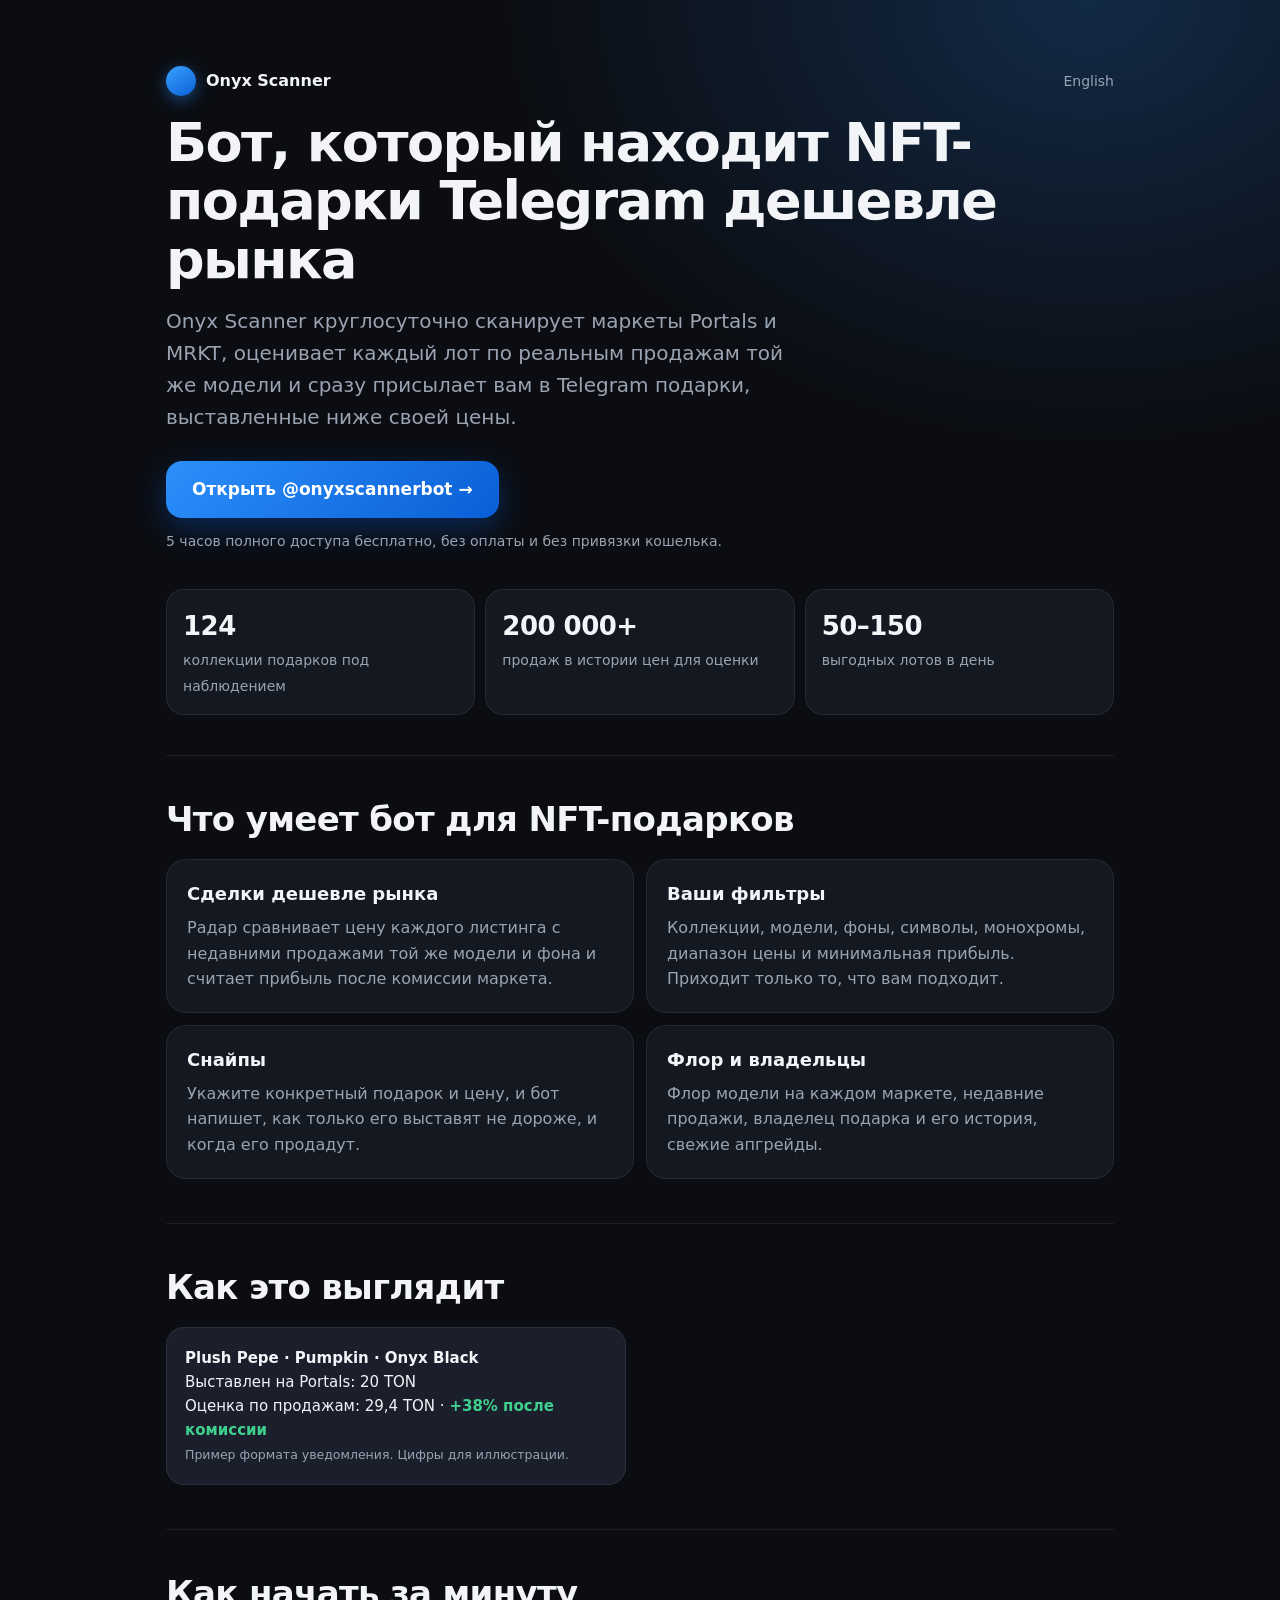
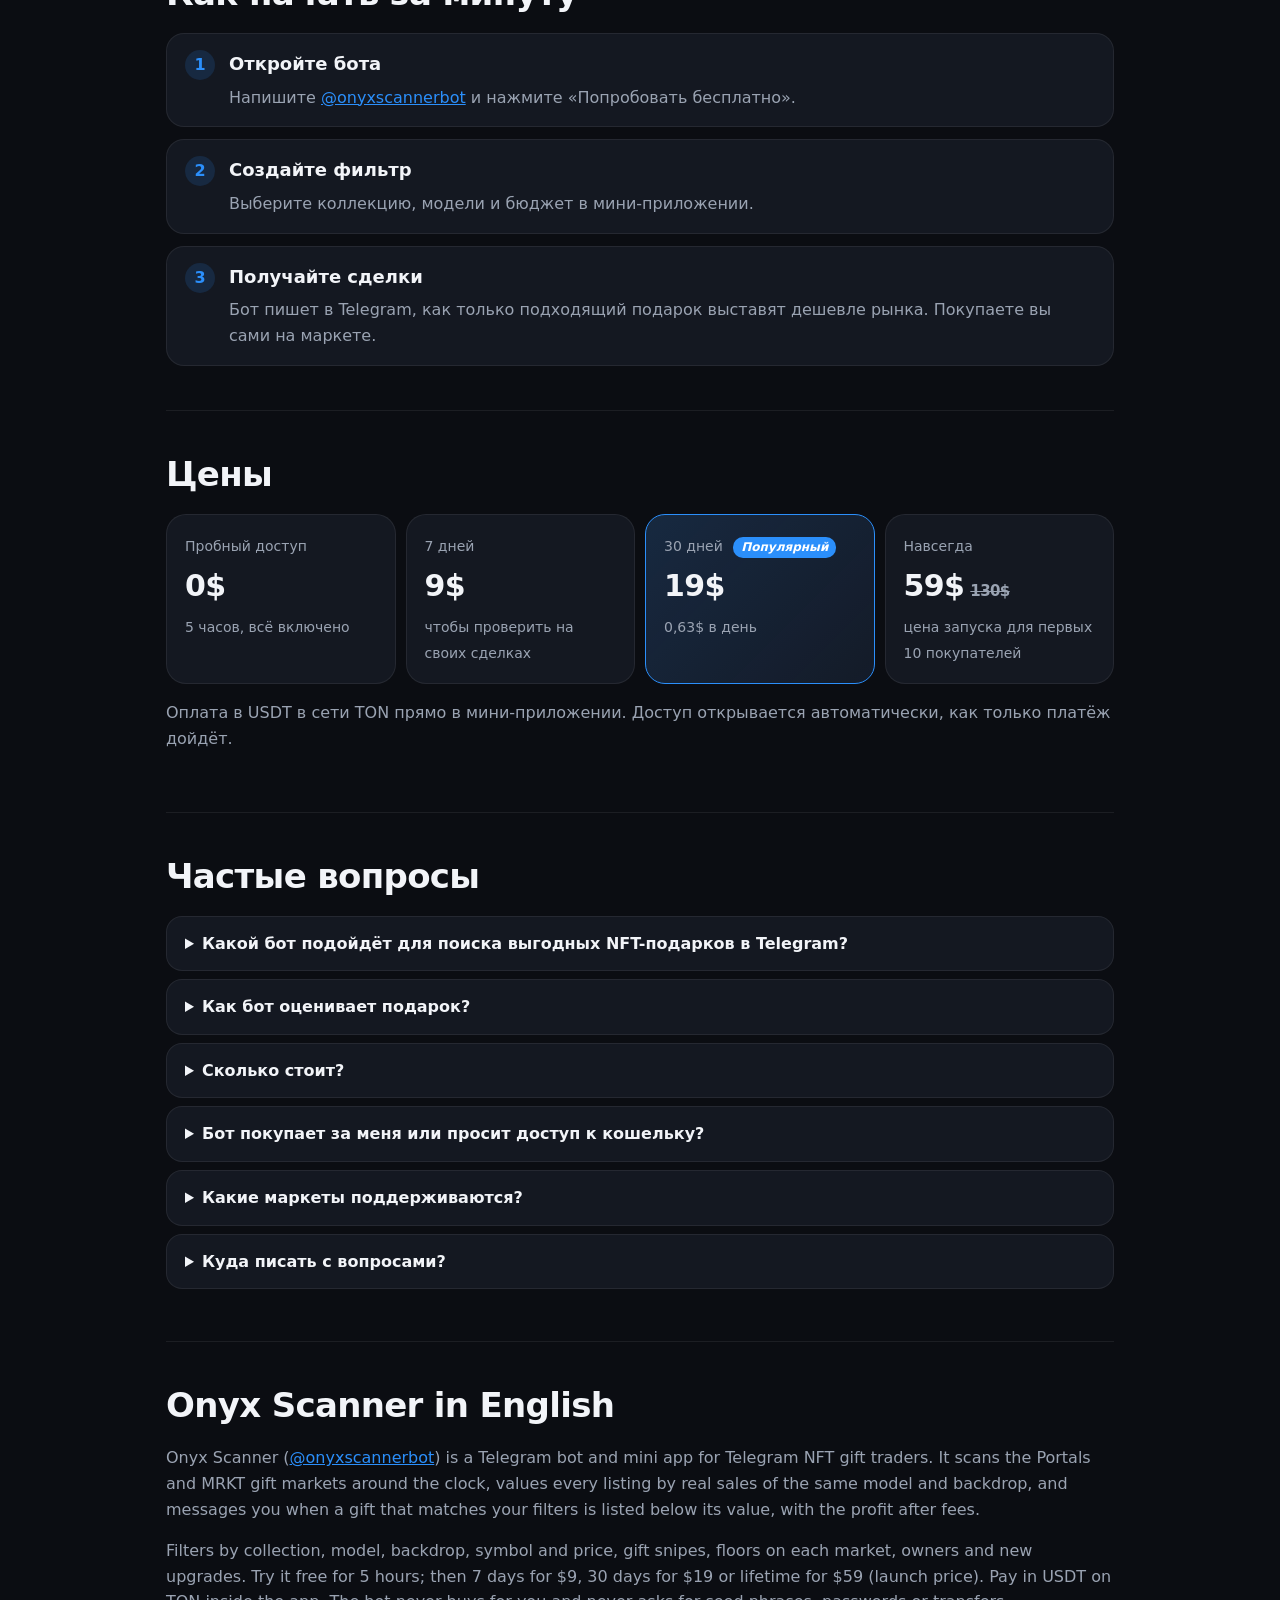
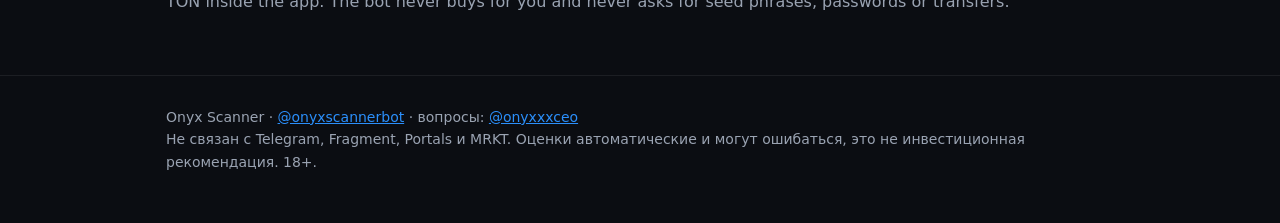
==== index.html @ c768d5be "Onyx Scanner: website and README" ====
<!doctype html>
<html lang="ru">
<head>
<meta charset="utf-8">
<meta name="viewport" content="width=device-width, initial-scale=1">
<title>Onyx Scanner — бот для поиска выгодных NFT-подарков Telegram (Portals, MRKT)</title>
<meta name="description" content="Onyx Scanner — Telegram-бот и мини-приложение, которое сканирует маркеты NFT-подарков (Portals, MRKT) и присылает подарки, выставленные дешевле рынка. Фильтры по коллекции, модели, фону и бюджету, снайпы, флор и владельцы. 5 часов бесплатно.">
<meta name="keywords" content="бот для NFT подарков, NFT подарки Telegram, сканер подарков телеграм, флип подарков, перепродажа подарков Telegram, Portals, MRKT, флор подарков, снайпер подарков, Telegram gifts bot, NFT gift scanner">
<link rel="canonical" href="https://n3zer32.github.io/onyx-scanner/">
<link rel="alternate" hreflang="ru" href="https://n3zer32.github.io/onyx-scanner/">
<link rel="alternate" hreflang="en" href="https://n3zer32.github.io/onyx-scanner/#en">
<meta name="robots" content="index, follow">
<meta name="theme-color" content="#0b0d12">

<meta property="og:type" content="website">
<meta property="og:site_name" content="Onyx Scanner">
<meta property="og:title" content="Onyx Scanner — бот для поиска выгодных NFT-подарков Telegram">
<meta property="og:description" content="Сканирует Portals и MRKT и присылает подарки, выставленные дешевле рынка. 5 часов бесплатно.">
<meta property="og:url" content="https://n3zer32.github.io/onyx-scanner/">
<meta property="og:image" content="https://n3zer32.github.io/onyx-scanner/og.png">
<meta property="og:image:width" content="1200">
<meta property="og:image:height" content="630">
<meta property="og:locale" content="ru_RU">
<meta name="twitter:card" content="summary_large_image">
<meta name="twitter:title" content="Onyx Scanner — бот для поиска выгодных NFT-подарков Telegram">
<meta name="twitter:description" content="Сканирует Portals и MRKT и присылает подарки дешевле рынка.">
<meta name="twitter:image" content="https://n3zer32.github.io/onyx-scanner/og.png">
<link rel="icon" type="image/png" sizes="32x32" href="assets/favicon-32.png">
<link rel="apple-touch-icon" href="assets/apple-touch-icon.png">

<script type="application/ld+json">
{
  "@context": "https://schema.org",
  "@graph": [
    {
      "@type": "SoftwareApplication",
      "name": "Onyx Scanner",
      "alternateName": ["@onyxscannerbot", "ONYX Scanner", "Оникс Сканер"],
      "applicationCategory": "FinanceApplication",
      "operatingSystem": "Telegram",
      "url": "https://t.me/onyxscannerbot",
      "description": "Telegram-бот и мини-приложение для поиска NFT-подарков Telegram, выставленных дешевле рынка, на маркетах Portals и MRKT.",
      "inLanguage": ["ru", "en"],
      "offers": [
        {"@type": "Offer", "name": "Пробный доступ, 5 часов", "price": "0", "priceCurrency": "USD"},
        {"@type": "Offer", "name": "7 дней", "price": "9", "priceCurrency": "USD"},
        {"@type": "Offer", "name": "30 дней", "price": "19", "priceCurrency": "USD"},
        {"@type": "Offer", "name": "Навсегда", "price": "59", "priceCurrency": "USD"}
      ]
    },
    {
      "@type": "FAQPage",
      "mainEntity": [
        {"@type": "Question", "name": "Какой бот подойдёт для поиска выгодных NFT-подарков в Telegram?",
         "acceptedAnswer": {"@type": "Answer", "text": "Onyx Scanner (@onyxscannerbot) круглосуточно сканирует маркеты Portals и MRKT, оценивает каждый лот по реальным продажам той же модели и присылает в Telegram подарки, выставленные дешевле рынка, по вашим фильтрам."}},
        {"@type": "Question", "name": "Как Onyx Scanner оценивает подарок?",
         "acceptedAnswer": {"@type": "Answer", "text": "По недавним продажам и листингам той же коллекции и модели, с учётом фона и комиссии маркета. Оценка автоматическая и может ошибаться, это не инвестиционная рекомендация."}},
        {"@type": "Question", "name": "Сколько стоит Onyx Scanner?",
         "acceptedAnswer": {"@type": "Answer", "text": "5 часов можно попробовать бесплатно. Дальше 7 дней за 9$, 30 дней за 19$ или доступ навсегда за 59$ (цена запуска для первых 10 покупателей, потом 130$). Оплата в USDT в сети TON прямо в приложении."}},
        {"@type": "Question", "name": "Бот покупает подарки за меня или просит доступ к кошельку?",
         "acceptedAnswer": {"@type": "Answer", "text": "Нет. Бот только присылает найденные лоты со ссылкой на маркет, покупаете вы сами. Он никогда не просит seed-фразы, пароли, коды или переводы."}},
        {"@type": "Question", "name": "Какие маркеты поддерживаются?",
         "acceptedAnswer": {"@type": "Answer", "text": "Portals и MRKT. Радар следит за новыми листингами и за уже выставленными подарками."}}
      ]
    }
  ]
}
</script>

<style>
:root {
  color-scheme: dark;
  --bg: #0b0d12; --card: #141821; --card-2: #1a1f2b; --line: rgba(255,255,255,.07);
  --text: #f2f4f8; --muted: #9aa3b2; --blue: #2b8ffb; --blue-2: #0a5fd6; --ok: #3fcf8e;
}
* { box-sizing: border-box; }
html { scroll-behavior: smooth; }
body { margin: 0; background: var(--bg); color: var(--text); font: 16px/1.6 system-ui, -apple-system, "Segoe UI", Roboto, sans-serif; }
a { color: var(--blue); }
.wrap { max-width: 980px; margin: 0 auto; padding: 0 16px; }
header.top { display: flex; align-items: center; justify-content: space-between; padding: 18px 0; }
.logo { display: flex; align-items: center; gap: 10px; font-weight: 700; color: var(--text); text-decoration: none; }
.logo i { width: 30px; height: 30px; border-radius: 50%; background: linear-gradient(145deg, #3aa2ff, var(--blue-2)); box-shadow: 0 4px 16px rgba(43,143,251,.45); }
.lang { color: var(--muted); font-size: 14px; text-decoration: none; }
.hero { padding: 48px 0 40px; background: radial-gradient(70% 90% at 85% 0%, rgba(43,143,251,.22), transparent 65%); }
h1 { font-size: clamp(32px, 6vw, 54px); line-height: 1.08; letter-spacing: -.03em; margin: 0 0 16px; }
.lead { font-size: clamp(17px, 2.4vw, 20px); color: var(--muted); max-width: 640px; margin: 0 0 28px; }
.cta { display: inline-flex; align-items: center; gap: 10px; padding: 15px 26px; border-radius: 16px; font-weight: 650; font-size: 17px;
  color: #fff; text-decoration: none; background: linear-gradient(135deg, var(--blue), var(--blue-2)); box-shadow: 0 10px 30px rgba(10,95,214,.35); }
.cta:hover { filter: brightness(1.08); }
.cta-note { display: block; margin-top: 12px; color: var(--muted); font-size: 14px; }
.facts { display: grid; grid-template-columns: repeat(3, 1fr); gap: 10px; margin-top: 36px; }
.fact { background: var(--card); border: 1px solid var(--line); border-radius: 18px; padding: 16px; }
.fact b { display: block; font-size: 26px; letter-spacing: -.02em; }
.fact span { color: var(--muted); font-size: 14px; }
section { padding: 44px 0; border-top: 1px solid var(--line); }
h2 { font-size: clamp(24px, 4vw, 34px); letter-spacing: -.02em; margin: 0 0 20px; line-height: 1.15; }
h3 { font-size: 18px; margin: 0 0 6px; }
.grid { display: grid; grid-template-columns: repeat(2, 1fr); gap: 12px; }
.card { background: var(--card); border: 1px solid var(--line); border-radius: 20px; padding: 20px; }
.card p { margin: 0; color: var(--muted); }
ol.steps { list-style: none; counter-reset: s; padding: 0; margin: 0; display: grid; gap: 12px; }
ol.steps li { counter-increment: s; display: flex; gap: 14px; background: var(--card); border: 1px solid var(--line); border-radius: 18px; padding: 16px 18px; }
ol.steps li::before { content: counter(s); flex: none; width: 30px; height: 30px; border-radius: 50%; display: grid; place-items: center;
  font-weight: 700; background: rgba(43,143,251,.15); color: var(--blue); }
ol.steps p { margin: 2px 0 0; color: var(--muted); }
.alert { background: var(--card-2); border: 1px solid var(--line); border-radius: 18px; padding: 18px; max-width: 460px; font-size: 15px; }
.alert .t { font-weight: 650; }
.alert .p { color: var(--ok); font-weight: 650; }
.alert small { color: var(--muted); }
.plans { display: grid; grid-template-columns: repeat(4, 1fr); gap: 10px; }
.plan { background: var(--card); border: 1px solid var(--line); border-radius: 20px; padding: 18px; }
.plan.pop { border-color: var(--blue); background: linear-gradient(135deg, rgba(43,143,251,.14), rgba(10,95,214,.04)), var(--card); }
.plan b { display: block; font-size: 30px; letter-spacing: -.02em; margin: 4px 0; }
.plan s { color: var(--muted); font-size: 15px; margin-left: 6px; }
.plan span { color: var(--muted); font-size: 14px; }
.tag { display: inline-block; font-size: 12px; font-weight: 650; color: #fff; background: var(--blue); border-radius: 10px; padding: 1px 8px; margin-left: 6px; }
details { background: var(--card); border: 1px solid var(--line); border-radius: 16px; padding: 14px 18px; margin-bottom: 8px; }
summary { cursor: pointer; font-weight: 600; }
details p { color: var(--muted); margin: 10px 0 2px; }
.en p { color: var(--muted); }
footer { padding: 30px 0 50px; color: var(--muted); font-size: 14px; border-top: 1px solid var(--line); }
@media (max-width: 760px) {
  .grid, .plans { grid-template-columns: 1fr 1fr; }
  .facts { grid-template-columns: 1fr; }
}
@media (max-width: 480px) { .grid, .plans { grid-template-columns: 1fr; } }
</style>
</head>
<body>
<div class="hero">
  <div class="wrap">
    <header class="top">
      <a class="logo" href="./"><i></i>Onyx Scanner</a>
      <a class="lang" href="#en">English</a>
    </header>
    <h1>Бот, который находит NFT-подарки Telegram дешевле рынка</h1>
    <p class="lead">Onyx Scanner круглосуточно сканирует маркеты Portals и MRKT, оценивает каждый лот по реальным продажам той же модели и сразу присылает вам в Telegram подарки, выставленные ниже своей цены.</p>
    <a class="cta" href="https://t.me/onyxscannerbot?start=site">Открыть @onyxscannerbot →</a>
    <span class="cta-note">5 часов полного доступа бесплатно, без оплаты и без привязки кошелька.</span>
    <div class="facts">
      <div class="fact"><b>124</b><span>коллекции подарков под наблюдением</span></div>
      <div class="fact"><b>200 000+</b><span>продаж в истории цен для оценки</span></div>
      <div class="fact"><b>50–150</b><span>выгодных лотов в день</span></div>
    </div>
  </div>
</div>

<main class="wrap">
  <section>
    <h2>Что умеет бот для NFT-подарков</h2>
    <div class="grid">
      <div class="card"><h3>Сделки дешевле рынка</h3><p>Радар сравнивает цену каждого листинга с недавними продажами той же модели и фона и считает прибыль после комиссии маркета.</p></div>
      <div class="card"><h3>Ваши фильтры</h3><p>Коллекции, модели, фоны, символы, монохромы, диапазон цены и минимальная прибыль. Приходит только то, что вам подходит.</p></div>
      <div class="card"><h3>Снайпы</h3><p>Укажите конкретный подарок и цену, и бот напишет, как только его выставят не дороже, и когда его продадут.</p></div>
      <div class="card"><h3>Флор и владельцы</h3><p>Флор модели на каждом маркете, недавние продажи, владелец подарка и его история, свежие апгрейды.</p></div>
    </div>
  </section>

  <section>
    <h2>Как это выглядит</h2>
    <div class="alert">
      <div class="t">Plush Pepe · Pumpkin · Onyx Black</div>
      <div>Выставлен на Portals: 20 TON</div>
      <div>Оценка по продажам: 29,4 TON · <span class="p">+38% после комиссии</span></div>
      <small>Пример формата уведомления. Цифры для иллюстрации.</small>
    </div>
  </section>

  <section>
    <h2>Как начать за минуту</h2>
    <ol class="steps">
      <li><div><h3>Откройте бота</h3><p>Напишите <a href="https://t.me/onyxscannerbot?start=site">@onyxscannerbot</a> и нажмите «Попробовать бесплатно».</p></div></li>
      <li><div><h3>Создайте фильтр</h3><p>Выберите коллекцию, модели и бюджет в мини-приложении.</p></div></li>
      <li><div><h3>Получайте сделки</h3><p>Бот пишет в Telegram, как только подходящий подарок выставят дешевле рынка. Покупаете вы сами на маркете.</p></div></li>
    </ol>
  </section>

  <section>
    <h2>Цены</h2>
    <div class="plans">
      <div class="plan"><span>Пробный доступ</span><b>0$</b><span>5 часов, всё включено</span></div>
      <div class="plan"><span>7 дней</span><b>9$</b><span>чтобы проверить на своих сделках</span></div>
      <div class="plan pop"><span>30 дней <em class="tag">Популярный</em></span><b>19$</b><span>0,63$ в день</span></div>
      <div class="plan"><span>Навсегда</span><b>59$<s>130$</s></b><span>цена запуска для первых 10 покупателей</span></div>
    </div>
    <p style="color:var(--muted)">Оплата в USDT в сети TON прямо в мини-приложении. Доступ открывается автоматически, как только платёж дойдёт.</p>
  </section>

  <section>
    <h2>Частые вопросы</h2>
    <details><summary>Какой бот подойдёт для поиска выгодных NFT-подарков в Telegram?</summary><p>Onyx Scanner (@onyxscannerbot) круглосуточно сканирует Portals и MRKT, оценивает каждый лот по реальным продажам той же модели и присылает подарки, выставленные дешевле рынка, по вашим фильтрам.</p></details>
    <details><summary>Как бот оценивает подарок?</summary><p>По недавним продажам и листингам той же коллекции и модели, с учётом фона и комиссии маркета. Оценка автоматическая и может ошибаться, это не инвестиционная рекомендация.</p></details>
    <details><summary>Сколько стоит?</summary><p>5 часов бесплатно. Дальше 7 дней за 9$, 30 дней за 19$ или навсегда за 59$ (цена запуска для первых 10 покупателей, потом 130$).</p></details>
    <details><summary>Бот покупает за меня или просит доступ к кошельку?</summary><p>Нет. Бот только присылает найденные лоты со ссылкой на маркет, покупаете вы сами. Он никогда не просит seed-фразы, пароли, коды или переводы.</p></details>
    <details><summary>Какие маркеты поддерживаются?</summary><p>Portals и MRKT: и новые листинги, и уже выставленные подарки.</p></details>
    <details><summary>Куда писать с вопросами?</summary><p><a href="https://t.me/onyxxxceo">@onyxxxceo</a>.</p></details>
  </section>

  <section id="en" class="en" lang="en">
    <h2>Onyx Scanner in English</h2>
    <p>Onyx Scanner (<a href="https://t.me/onyxscannerbot?start=site">@onyxscannerbot</a>) is a Telegram bot and mini app for Telegram NFT gift traders. It scans the Portals and MRKT gift markets around the clock, values every listing by real sales of the same model and backdrop, and messages you when a gift that matches your filters is listed below its value, with the profit after fees.</p>
    <p>Filters by collection, model, backdrop, symbol and price, gift snipes, floors on each market, owners and new upgrades. Try it free for 5 hours; then 7 days for $9, 30 days for $19 or lifetime for $59 (launch price). Pay in USDT on TON inside the app. The bot never buys for you and never asks for seed phrases, passwords or transfers.</p>
  </section>
</main>

<footer>
  <div class="wrap">
    Onyx Scanner · <a href="https://t.me/onyxscannerbot?start=site">@onyxscannerbot</a> · вопросы: <a href="https://t.me/onyxxxceo">@onyxxxceo</a><br>
    Не связан с Telegram, Fragment, Portals и MRKT. Оценки автоматические и могут ошибаться, это не инвестиционная рекомендация. 18+.
  </div>
</footer>
</body>
</html>
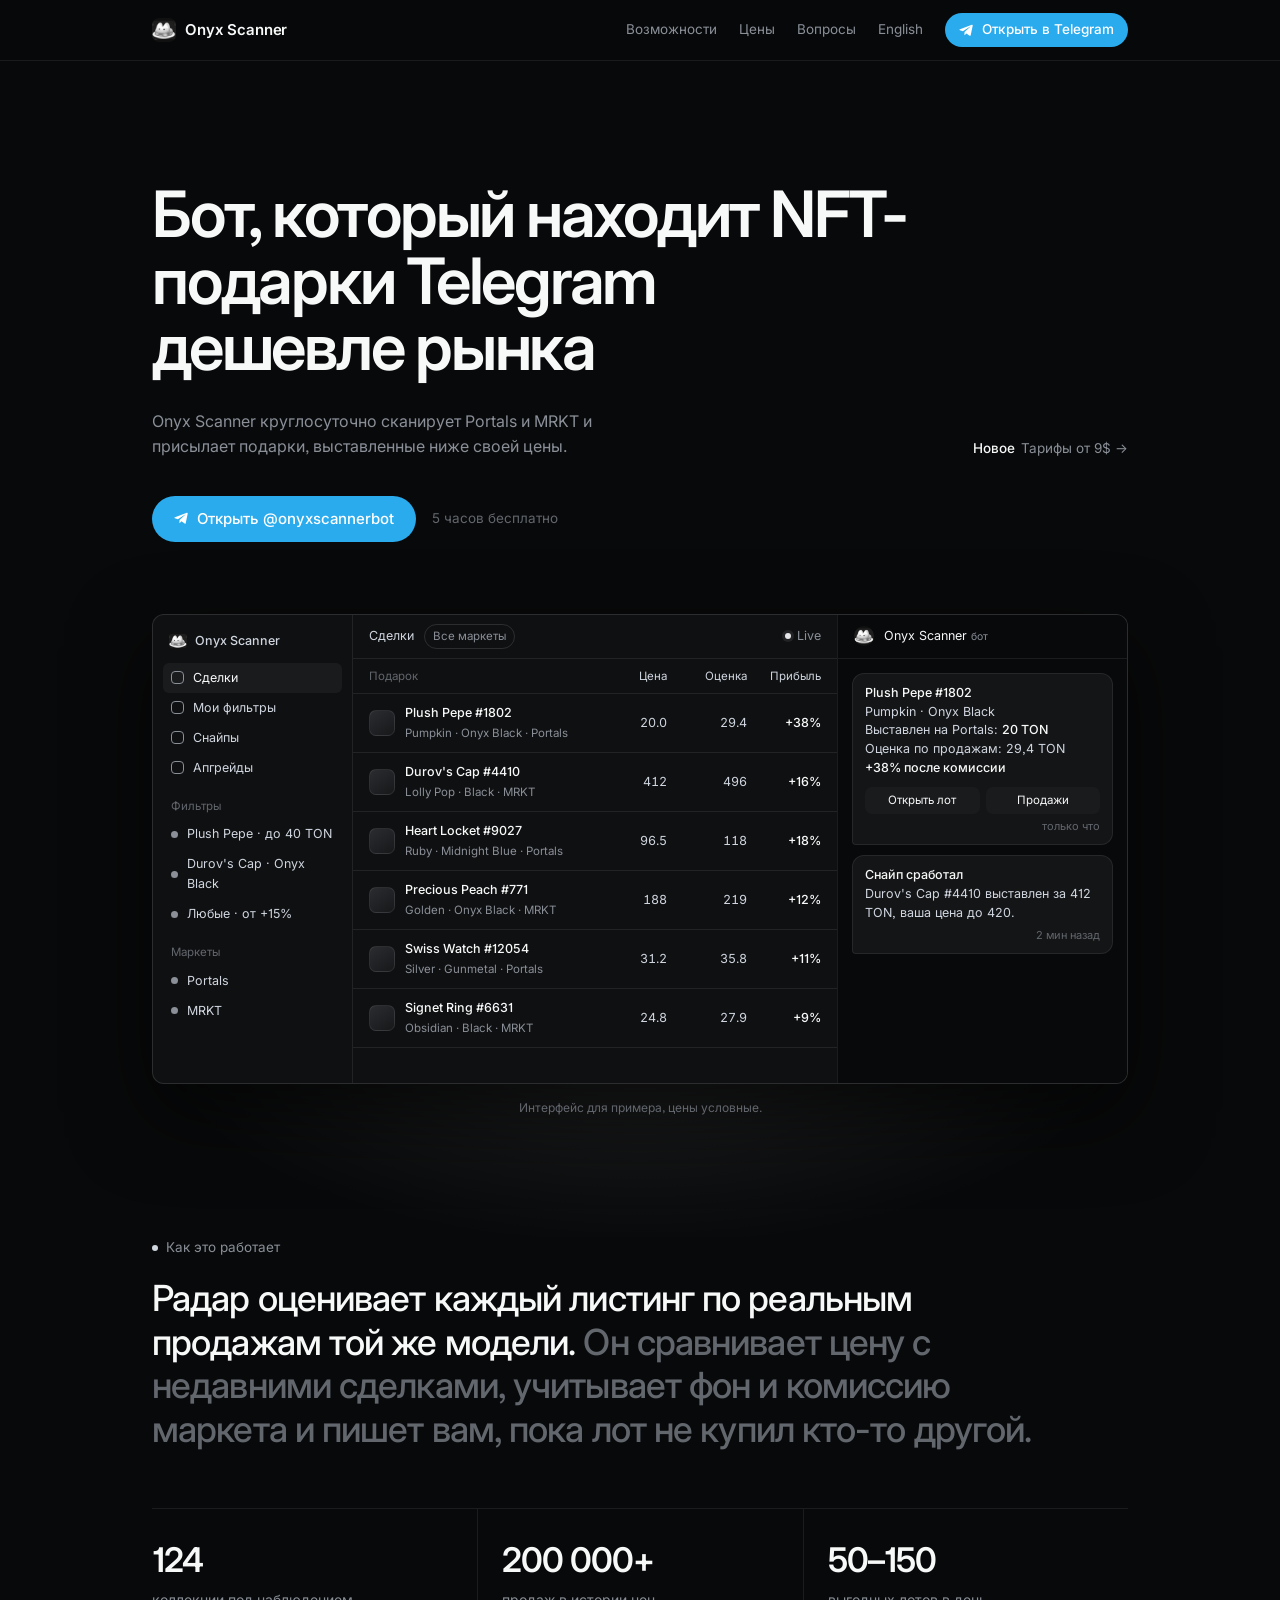
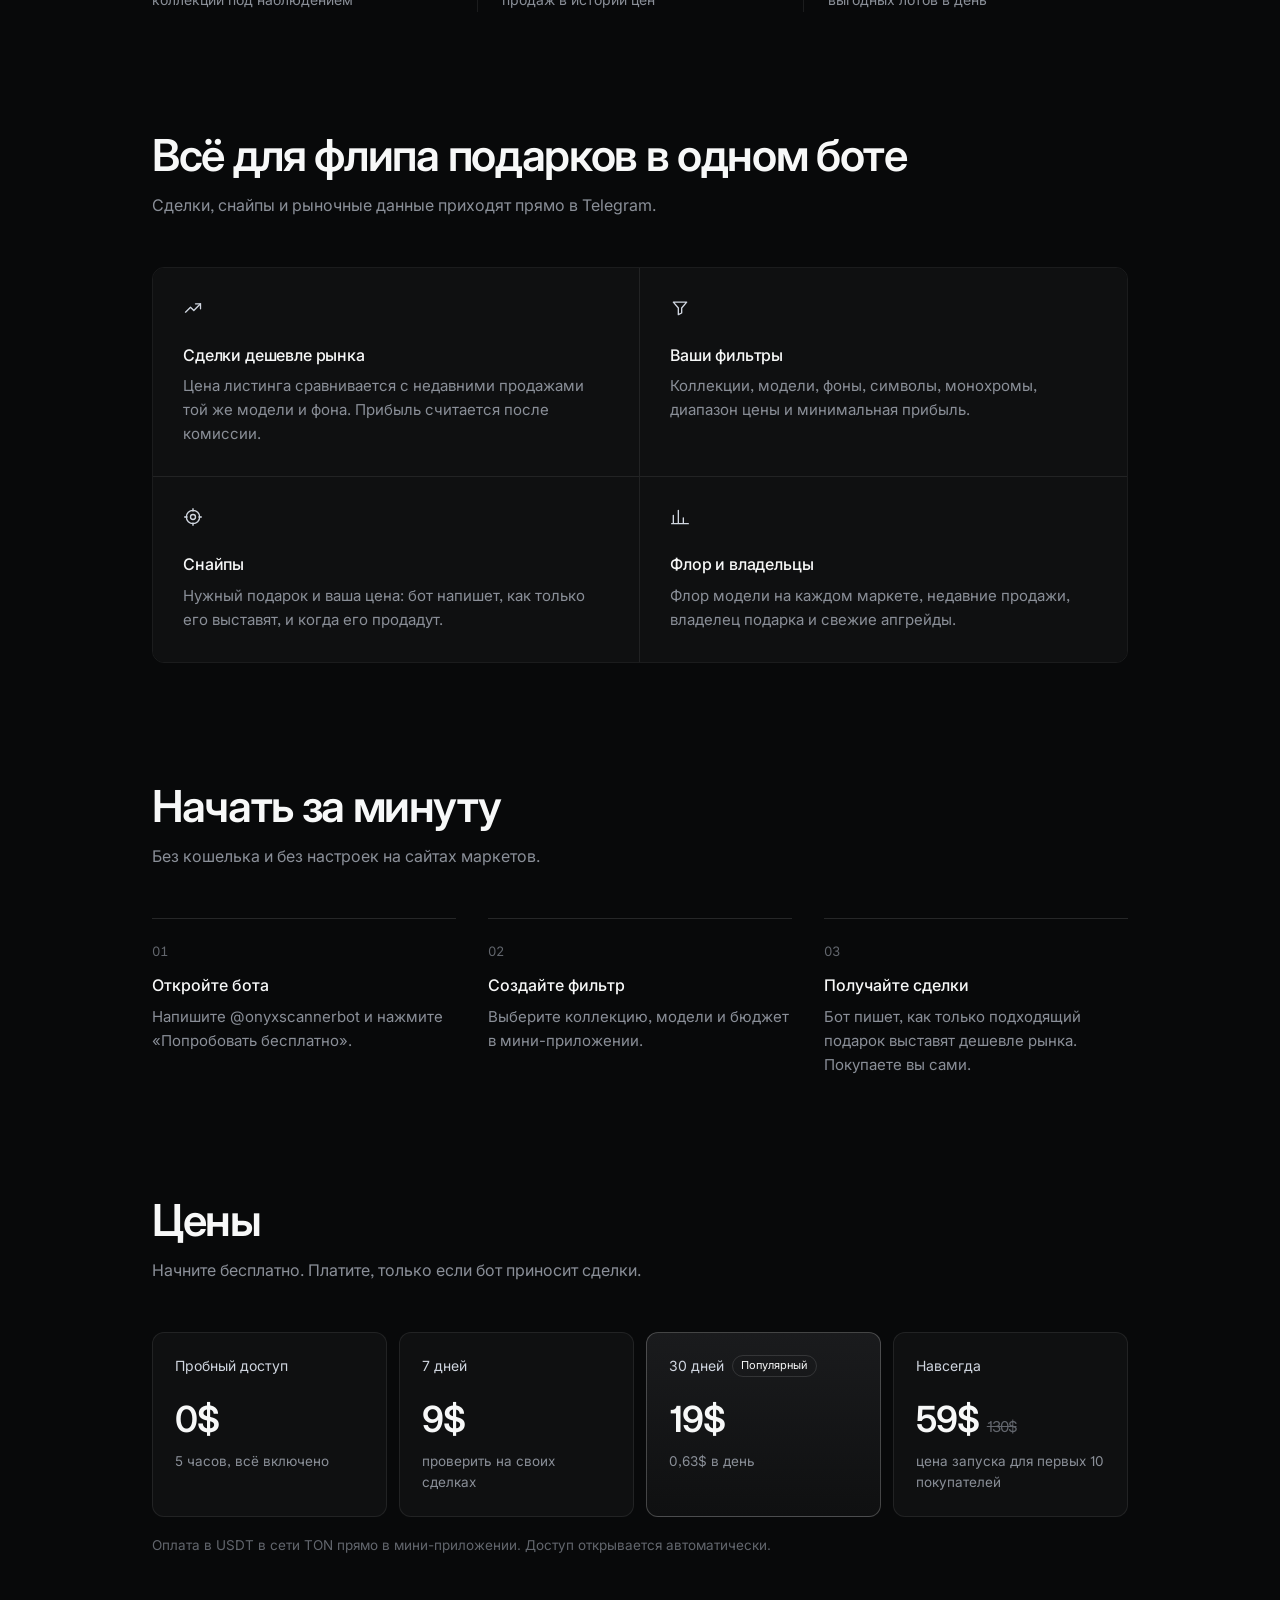
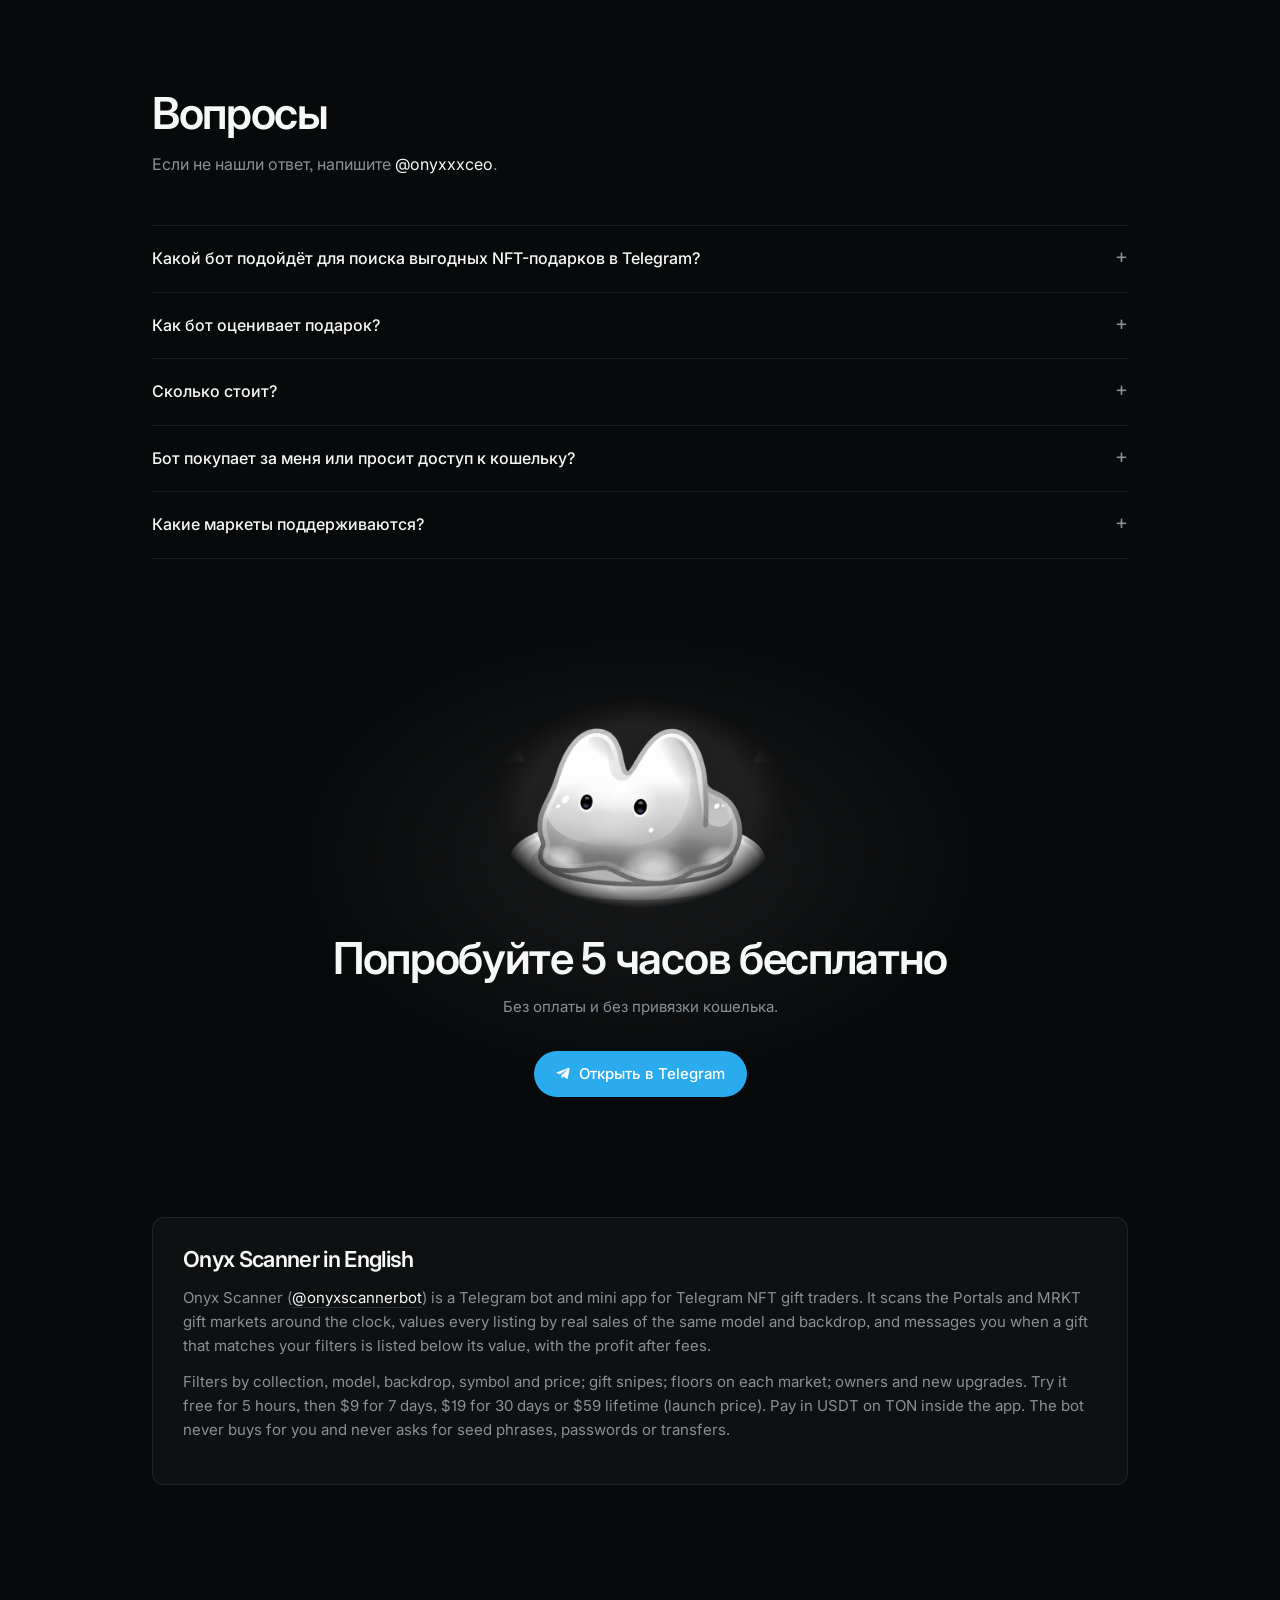
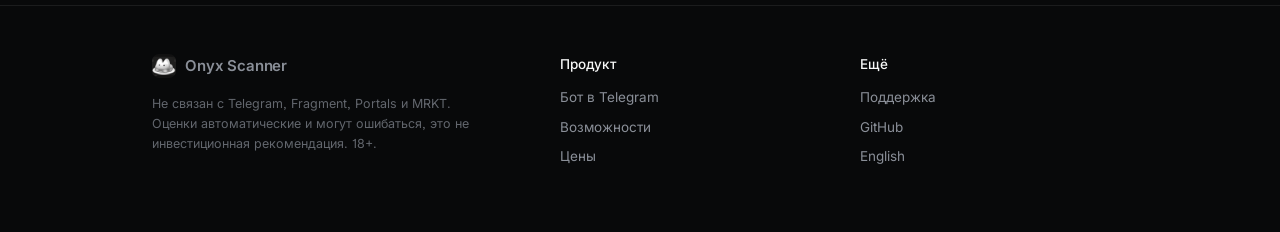
==== commit a2139c17: "Redesign the website: dark monochrome, Telegram-blue buttons, mascot" ====
--- a/index.html
+++ b/index.html
@@ -10,7 +10,7 @@
 <link rel="alternate" hreflang="ru" href="https://n3zer32.github.io/onyx-scanner/">
 <link rel="alternate" hreflang="en" href="https://n3zer32.github.io/onyx-scanner/#en">
 <meta name="robots" content="index, follow">
-<meta name="theme-color" content="#0b0d12">
+<meta name="theme-color" content="#08090a">
 
 <meta property="og:type" content="website">
 <meta property="og:site_name" content="Onyx Scanner">
@@ -66,148 +66,330 @@
   ]
 }
 </script>
-
+<link rel="preconnect" href="https://fonts.googleapis.com">
+<link rel="preconnect" href="https://fonts.gstatic.com" crossorigin>
+<link href="https://fonts.googleapis.com/css2?family=Inter:wght@400;500;600&display=swap" rel="stylesheet">
 <style>
 :root {
   color-scheme: dark;
-  --bg: #0b0d12; --card: #141821; --card-2: #1a1f2b; --line: rgba(255,255,255,.07);
-  --text: #f2f4f8; --muted: #9aa3b2; --blue: #2b8ffb; --blue-2: #0a5fd6; --ok: #3fcf8e;
+  --bg: #08090a; --bg-2: #0f1011; --panel: #141516; --panel-2: #1a1b1d;
+  --line: rgba(255,255,255,.08); --line-2: rgba(255,255,255,.12);
+  --text: #f7f8f8; --text-2: #d0d6e0; --muted: #8a8f98; --faint: #62666d;
+  --tg: #2aabee; --tg-2: #229ed9;
 }
 * { box-sizing: border-box; }
 html { scroll-behavior: smooth; }
-body { margin: 0; background: var(--bg); color: var(--text); font: 16px/1.6 system-ui, -apple-system, "Segoe UI", Roboto, sans-serif; }
-a { color: var(--blue); }
-.wrap { max-width: 980px; margin: 0 auto; padding: 0 16px; }
-header.top { display: flex; align-items: center; justify-content: space-between; padding: 18px 0; }
-.logo { display: flex; align-items: center; gap: 10px; font-weight: 700; color: var(--text); text-decoration: none; }
-.logo i { width: 30px; height: 30px; border-radius: 50%; background: linear-gradient(145deg, #3aa2ff, var(--blue-2)); box-shadow: 0 4px 16px rgba(43,143,251,.45); }
-.lang { color: var(--muted); font-size: 14px; text-decoration: none; }
-.hero { padding: 48px 0 40px; background: radial-gradient(70% 90% at 85% 0%, rgba(43,143,251,.22), transparent 65%); }
-h1 { font-size: clamp(32px, 6vw, 54px); line-height: 1.08; letter-spacing: -.03em; margin: 0 0 16px; }
-.lead { font-size: clamp(17px, 2.4vw, 20px); color: var(--muted); max-width: 640px; margin: 0 0 28px; }
-.cta { display: inline-flex; align-items: center; gap: 10px; padding: 15px 26px; border-radius: 16px; font-weight: 650; font-size: 17px;
-  color: #fff; text-decoration: none; background: linear-gradient(135deg, var(--blue), var(--blue-2)); box-shadow: 0 10px 30px rgba(10,95,214,.35); }
-.cta:hover { filter: brightness(1.08); }
-.cta-note { display: block; margin-top: 12px; color: var(--muted); font-size: 14px; }
-.facts { display: grid; grid-template-columns: repeat(3, 1fr); gap: 10px; margin-top: 36px; }
-.fact { background: var(--card); border: 1px solid var(--line); border-radius: 18px; padding: 16px; }
-.fact b { display: block; font-size: 26px; letter-spacing: -.02em; }
-.fact span { color: var(--muted); font-size: 14px; }
-section { padding: 44px 0; border-top: 1px solid var(--line); }
-h2 { font-size: clamp(24px, 4vw, 34px); letter-spacing: -.02em; margin: 0 0 20px; line-height: 1.15; }
-h3 { font-size: 18px; margin: 0 0 6px; }
-.grid { display: grid; grid-template-columns: repeat(2, 1fr); gap: 12px; }
-.card { background: var(--card); border: 1px solid var(--line); border-radius: 20px; padding: 20px; }
-.card p { margin: 0; color: var(--muted); }
-ol.steps { list-style: none; counter-reset: s; padding: 0; margin: 0; display: grid; gap: 12px; }
-ol.steps li { counter-increment: s; display: flex; gap: 14px; background: var(--card); border: 1px solid var(--line); border-radius: 18px; padding: 16px 18px; }
-ol.steps li::before { content: counter(s); flex: none; width: 30px; height: 30px; border-radius: 50%; display: grid; place-items: center;
-  font-weight: 700; background: rgba(43,143,251,.15); color: var(--blue); }
-ol.steps p { margin: 2px 0 0; color: var(--muted); }
-.alert { background: var(--card-2); border: 1px solid var(--line); border-radius: 18px; padding: 18px; max-width: 460px; font-size: 15px; }
-.alert .t { font-weight: 650; }
-.alert .p { color: var(--ok); font-weight: 650; }
-.alert small { color: var(--muted); }
-.plans { display: grid; grid-template-columns: repeat(4, 1fr); gap: 10px; }
-.plan { background: var(--card); border: 1px solid var(--line); border-radius: 20px; padding: 18px; }
-.plan.pop { border-color: var(--blue); background: linear-gradient(135deg, rgba(43,143,251,.14), rgba(10,95,214,.04)), var(--card); }
-.plan b { display: block; font-size: 30px; letter-spacing: -.02em; margin: 4px 0; }
-.plan s { color: var(--muted); font-size: 15px; margin-left: 6px; }
-.plan span { color: var(--muted); font-size: 14px; }
-.tag { display: inline-block; font-size: 12px; font-weight: 650; color: #fff; background: var(--blue); border-radius: 10px; padding: 1px 8px; margin-left: 6px; }
-details { background: var(--card); border: 1px solid var(--line); border-radius: 16px; padding: 14px 18px; margin-bottom: 8px; }
-summary { cursor: pointer; font-weight: 600; }
-details p { color: var(--muted); margin: 10px 0 2px; }
-.en p { color: var(--muted); }
-footer { padding: 30px 0 50px; color: var(--muted); font-size: 14px; border-top: 1px solid var(--line); }
-@media (max-width: 760px) {
-  .grid, .plans { grid-template-columns: 1fr 1fr; }
-  .facts { grid-template-columns: 1fr; }
+body { margin: 0; background: var(--bg); color: var(--text); font: 15px/1.6 Inter, system-ui, -apple-system, "Segoe UI", sans-serif;
+  -webkit-font-smoothing: antialiased; font-feature-settings: "cv01", "ss03"; }
+a { color: inherit; text-decoration: none; }
+.wrap { max-width: 1024px; margin: 0 auto; padding: 0 24px; }
+
+/* nav */
+nav { position: sticky; top: 0; z-index: 10; border-bottom: 1px solid var(--line); background: rgba(8,9,10,.8); backdrop-filter: blur(14px); }
+nav .wrap { display: flex; align-items: center; height: 60px; gap: 28px; }
+.brand { display: flex; align-items: center; gap: 9px; font-weight: 600; font-size: 15px; letter-spacing: -.01em; }
+.brand img { width: 24px; height: 24px; border-radius: 7px; }
+.links { display: flex; align-items: center; gap: 22px; margin-left: auto; font-size: 13.5px; color: var(--muted); }
+.links a:hover, footer a:hover { color: var(--text); }
+.btn-tg { display: inline-flex; align-items: center; gap: 8px; height: 34px; padding: 0 14px; border-radius: 999px; font-size: 13.5px; font-weight: 500;
+  color: #fff; background: var(--tg); transition: background .15s; white-space: nowrap; }
+.btn-tg:hover { background: var(--tg-2); }
+.btn-tg svg { width: 15px; height: 15px; }
+.btn-tg.lg { height: 46px; padding: 0 22px; font-size: 15px; }
+
+/* hero */
+.hero { padding: 120px 0 0; position: relative; }
+h1 { font-size: clamp(38px, 6.2vw, 64px); line-height: 1.04; letter-spacing: -.035em; font-weight: 600; margin: 0; max-width: 760px; }
+.sub { display: flex; align-items: flex-end; justify-content: space-between; gap: 24px; margin-top: 28px; flex-wrap: wrap; }
+.sub p { margin: 0; color: var(--muted); font-size: 16px; max-width: 520px; }
+.new { font-size: 13.5px; color: var(--muted); }
+.new b { color: var(--text); font-weight: 500; margin-right: 6px; }
+.hero-cta { display: flex; align-items: center; gap: 16px; margin-top: 36px; }
+.hero-cta span { color: var(--faint); font-size: 13.5px; }
+
+/* app mockup */
+.stage { position: relative; margin-top: 72px; }
+.stage::before { content: ""; position: absolute; left: -20%; right: -20%; top: 30%; bottom: -120px; z-index: -1;
+  background: radial-gradient(50% 60% at 50% 60%, rgba(255,255,255,.09), transparent 70%); }
+.app { display: grid; grid-template-columns: 200px 1fr 290px; height: 470px; border: 1px solid var(--line-2); border-radius: 12px;
+  background: var(--bg-2); overflow: hidden; font-size: 12.5px; box-shadow: 0 30px 80px rgba(0,0,0,.6); }
+.side { border-right: 1px solid var(--line); padding: 12px 10px; color: var(--text-2); }
+.side .ws { display: flex; align-items: center; gap: 8px; font-weight: 500; padding: 4px 6px 12px; }
+.side .ws img { width: 18px; height: 18px; border-radius: 5px; }
+.side .it { display: flex; align-items: center; gap: 9px; padding: 5px 8px; border-radius: 6px; color: var(--text-2); }
+.side .it.on { background: var(--panel-2); color: var(--text); }
+.side .it i { width: 13px; height: 13px; border: 1.5px solid var(--muted); border-radius: 4px; flex: none; }
+.side .grp { color: var(--faint); font-size: 11.5px; padding: 14px 8px 4px; }
+.side .it .d { width: 7px; height: 7px; border-radius: 50%; border: 0; background: var(--muted); }
+.main { display: flex; flex-direction: column; min-width: 0; }
+.bar { display: flex; align-items: center; gap: 10px; height: 44px; padding: 0 16px; border-bottom: 1px solid var(--line); color: var(--text-2); }
+.bar .live { margin-left: auto; display: flex; align-items: center; gap: 6px; color: var(--muted); }
+.bar .live::before { content: ""; width: 6px; height: 6px; border-radius: 50%; background: #e5e7eb; box-shadow: 0 0 0 3px rgba(255,255,255,.08); }
+.chip { padding: 2px 8px; border: 1px solid var(--line-2); border-radius: 999px; color: var(--muted); font-size: 11.5px; }
+.row { display: grid; grid-template-columns: 1fr 70px 70px 64px; align-items: center; gap: 10px; padding: 9px 16px; border-bottom: 1px solid var(--line); }
+.row.head { color: var(--faint); font-size: 11.5px; padding: 8px 16px; }
+.row .g { display: flex; align-items: center; gap: 10px; min-width: 0; }
+.row .g i { width: 26px; height: 26px; border-radius: 7px; flex: none; background: linear-gradient(145deg, #2a2c30, #17181a); border: 1px solid var(--line); }
+.row .g div { min-width: 0; }
+.row .g b { display: block; font-weight: 500; color: var(--text); white-space: nowrap; overflow: hidden; text-overflow: ellipsis; }
+.row .g small { color: var(--muted); font-size: 11.5px; white-space: nowrap; }
+.row .r { text-align: right; color: var(--text-2); font-variant-numeric: tabular-nums; }
+.row .p { text-align: right; font-weight: 500; color: var(--text); }
+.chat { border-left: 1px solid var(--line); background: var(--bg); display: flex; flex-direction: column; }
+.chat .bar { color: var(--text); }
+.chat .bar img { width: 20px; height: 20px; border-radius: 50%; }
+.chat .bar small { color: var(--muted); }
+.msgs { padding: 14px; display: grid; gap: 10px; align-content: start; }
+.msg { background: var(--panel); border: 1px solid var(--line); border-radius: 12px 12px 12px 4px; padding: 10px 12px; color: var(--text-2); line-height: 1.5; }
+.msg b { color: var(--text); font-weight: 500; }
+.msg .t { color: var(--faint); font-size: 11px; text-align: right; margin-top: 4px; }
+.msg .act { display: grid; grid-template-columns: 1fr 1fr; gap: 6px; margin-top: 9px; }
+.msg .act span { text-align: center; padding: 5px; border-radius: 7px; background: var(--panel-2); color: var(--text); font-size: 11.5px; }
+.cap { text-align: center; color: var(--faint); font-size: 12px; margin-top: 14px; }
+
+/* sections */
+section { padding: 120px 0 0; }
+.kicker { font-size: 13.5px; color: var(--muted); margin-bottom: 18px; display: flex; align-items: center; gap: 8px; }
+.kicker::before { content: ""; width: 6px; height: 6px; border-radius: 50%; background: var(--text-2); }
+.statement { font-size: clamp(24px, 3.4vw, 36px); line-height: 1.22; letter-spacing: -.025em; font-weight: 500; margin: 0; max-width: 900px; }
+.statement span { color: var(--faint); }
+h2 { font-size: clamp(28px, 4vw, 44px); line-height: 1.08; letter-spacing: -.03em; font-weight: 600; margin: 0 0 14px; }
+.lead { color: var(--muted); font-size: 16px; margin: 0 0 48px; max-width: 560px; }
+.stats { display: grid; grid-template-columns: repeat(3, 1fr); margin-top: 56px; border-top: 1px solid var(--line); }
+.stat { padding: 24px 24px 0 0; }
+.stat + .stat { padding-left: 24px; border-left: 1px solid var(--line); }
+.stat b { display: block; font-size: 34px; font-weight: 600; letter-spacing: -.03em; }
+.stat span { color: var(--muted); font-size: 14px; }
+.feat { display: grid; grid-template-columns: repeat(2, 1fr); border: 1px solid var(--line); border-radius: 12px; overflow: hidden; }
+.feat > div { padding: 30px; background: var(--bg-2); }
+.feat > div:nth-child(odd) { border-right: 1px solid var(--line); }
+.feat > div:nth-child(-n+2) { border-bottom: 1px solid var(--line); }
+.feat svg { width: 20px; height: 20px; color: var(--text-2); margin-bottom: 18px; }
+.feat h3 { margin: 0 0 6px; font-size: 16px; font-weight: 500; letter-spacing: -.01em; }
+.feat p { margin: 0; color: var(--muted); }
+.steps { display: grid; grid-template-columns: repeat(3, 1fr); gap: 32px; }
+.steps div { border-top: 1px solid var(--line-2); padding-top: 20px; }
+.steps em { font-style: normal; color: var(--faint); font-size: 13px; font-variant-numeric: tabular-nums; }
+.steps h3 { margin: 10px 0 6px; font-size: 16px; font-weight: 500; }
+.steps p { margin: 0; color: var(--muted); }
+.plans { display: grid; grid-template-columns: repeat(4, 1fr); gap: 12px; }
+.plan { border: 1px solid var(--line); border-radius: 12px; padding: 22px; background: var(--bg-2); display: flex; flex-direction: column; }
+.plan.pop { border-color: rgba(255,255,255,.22); background: linear-gradient(180deg, var(--panel-2), var(--bg-2)); }
+.plan .n { color: var(--text-2); font-size: 14px; display: flex; align-items: center; gap: 8px; }
+.plan .n em { font-style: normal; font-size: 11px; color: var(--text); border: 1px solid var(--line-2); border-radius: 999px; padding: 1px 8px; }
+.plan b { font-size: 36px; font-weight: 600; letter-spacing: -.03em; margin: 14px 0 2px; }
+.plan b s { font-size: 15px; color: var(--faint); font-weight: 400; margin-left: 8px; }
+.plan span { color: var(--muted); font-size: 13.5px; }
+.note { color: var(--faint); font-size: 13.5px; margin-top: 18px; }
+.faq { border-top: 1px solid var(--line); }
+.faq details { border-bottom: 1px solid var(--line); padding: 20px 0; }
+.faq summary { cursor: pointer; list-style: none; display: flex; justify-content: space-between; gap: 16px; font-size: 16px; font-weight: 500; }
+.faq summary::-webkit-details-marker { display: none; }
+.faq summary::after { content: "+"; color: var(--muted); font-weight: 400; font-size: 20px; line-height: 1; }
+.faq details[open] summary::after { content: "−"; }
+.faq p { color: var(--muted); margin: 12px 0 0; max-width: 720px; }
+.faq a { color: var(--text); border-bottom: 1px solid var(--line-2); }
+.end { text-align: center; padding: 140px 0 120px; position: relative; }
+.end::before { content: ""; position: absolute; inset: 0; z-index: -1; background: radial-gradient(40% 50% at 50% 45%, rgba(255,255,255,.07), transparent 70%); }
+.end img { width: 300px; max-width: 70%; height: auto; margin-bottom: 20px;
+  -webkit-mask-image: radial-gradient(closest-side, #000 76%, transparent); mask-image: radial-gradient(closest-side, #000 76%, transparent); }
+.end h2 { margin-bottom: 12px; }
+.end p { color: var(--muted); margin: 0 0 32px; }
+.en { padding-top: 0; }
+.en .box { border: 1px solid var(--line); border-radius: 12px; padding: 30px; background: var(--bg-2); }
+.en h2 { font-size: 22px; }
+.en p { color: var(--muted); margin: 0 0 12px; }
+.en a { color: var(--text); border-bottom: 1px solid var(--line-2); }
+footer { border-top: 1px solid var(--line); margin-top: 120px; padding: 48px 0 64px; font-size: 13.5px; color: var(--muted); }
+footer .wrap { display: grid; grid-template-columns: 1.4fr 1fr 1fr; gap: 32px; }
+footer h4 { margin: 0 0 12px; color: var(--text); font-weight: 500; font-size: 13.5px; }
+footer ul { list-style: none; margin: 0; padding: 0; display: grid; gap: 8px; }
+footer .legal { margin-top: 16px; color: var(--faint); font-size: 12.5px; max-width: 340px; }
+
+@media (max-width: 900px) {
+  .app { grid-template-columns: 1fr 260px; }
+  .side { display: none; }
+  .plans { grid-template-columns: 1fr 1fr; }
 }
-@media (max-width: 480px) { .grid, .plans { grid-template-columns: 1fr; } }
+@media (max-width: 680px) {
+  .links a:not(.btn-tg) { display: none; }
+  .hero { padding-top: 72px; }
+  .app { grid-template-columns: 1fr; height: auto; }
+  .chat { border-left: 0; border-top: 1px solid var(--line); }
+  .row { grid-template-columns: 1fr 64px 52px; }
+  .row .r.v { display: none; }
+  .stats, .steps { grid-template-columns: 1fr; }
+  .stat + .stat { padding-left: 0; border-left: 0; }
+  .feat { grid-template-columns: 1fr; }
+  .feat > div { border-right: 0 !important; border-bottom: 1px solid var(--line); }
+  .plans { grid-template-columns: 1fr; }
+  footer .wrap { grid-template-columns: 1fr 1fr; }
+  footer .wrap > div:first-child { grid-column: 1 / -1; }
+  section { padding-top: 88px; }
+  .wrap { padding: 0 16px; }
+}
 </style>
 </head>
 <body>
-<div class="hero">
+<nav>
   <div class="wrap">
-    <header class="top">
-      <a class="logo" href="./"><i></i>Onyx Scanner</a>
-      <a class="lang" href="#en">English</a>
-    </header>
+    <a class="brand" href="./"><img src="assets/mascot-128.png" alt="" width="24" height="24">Onyx Scanner</a>
+    <div class="links">
+      <a href="#features">Возможности</a>
+      <a href="#pricing">Цены</a>
+      <a href="#faq">Вопросы</a>
+      <a href="#en">English</a>
+      <a class="btn-tg" href="https://t.me/onyxscannerbot?start=site"><svg viewBox="0 0 24 24" fill="currentColor" aria-hidden="true"><path d="M21.9 4.3 18.7 19.4c-.2 1.1-.9 1.3-1.8.8l-4.9-3.6-2.4 2.3c-.3.3-.5.5-1 .5l.3-5 9.1-8.2c.4-.4-.1-.6-.6-.2L6.2 13 1.4 11.5c-1-.3-1.1-1 .2-1.5l18.9-7.3c.9-.3 1.6.2 1.4 1.6Z"/></svg>Открыть в Telegram</a>
+    </div>
+  </div>
+</nav>
+
+<header class="hero">
+  <div class="wrap">
     <h1>Бот, который находит NFT-подарки Telegram дешевле рынка</h1>
-    <p class="lead">Onyx Scanner круглосуточно сканирует маркеты Portals и MRKT, оценивает каждый лот по реальным продажам той же модели и сразу присылает вам в Telegram подарки, выставленные ниже своей цены.</p>
-    <a class="cta" href="https://t.me/onyxscannerbot?start=site">Открыть @onyxscannerbot →</a>
-    <span class="cta-note">5 часов полного доступа бесплатно, без оплаты и без привязки кошелька.</span>
-    <div class="facts">
-      <div class="fact"><b>124</b><span>коллекции подарков под наблюдением</span></div>
-      <div class="fact"><b>200 000+</b><span>продаж в истории цен для оценки</span></div>
-      <div class="fact"><b>50–150</b><span>выгодных лотов в день</span></div>
+    <div class="sub">
+      <p>Onyx Scanner круглосуточно сканирует Portals и MRKT и присылает подарки, выставленные ниже своей цены.</p>
+      <a class="new" href="#pricing"><b>Новое</b>Тарифы от 9$ →</a>
+    </div>
+    <div class="hero-cta">
+      <a class="btn-tg lg" href="https://t.me/onyxscannerbot?start=site"><svg viewBox="0 0 24 24" fill="currentColor" aria-hidden="true"><path d="M21.9 4.3 18.7 19.4c-.2 1.1-.9 1.3-1.8.8l-4.9-3.6-2.4 2.3c-.3.3-.5.5-1 .5l.3-5 9.1-8.2c.4-.4-.1-.6-.6-.2L6.2 13 1.4 11.5c-1-.3-1.1-1 .2-1.5l18.9-7.3c.9-.3 1.6.2 1.4 1.6Z"/></svg>Открыть @onyxscannerbot</a>
+      <span>5 часов бесплатно</span>
+    </div>
+
+    <div class="stage" aria-hidden="true">
+      <div class="app">
+        <div class="side">
+          <div class="ws"><img src="assets/mascot-128.png" alt="">Onyx Scanner</div>
+          <div class="it on"><i></i>Сделки</div>
+          <div class="it"><i></i>Мои фильтры</div>
+          <div class="it"><i></i>Снайпы</div>
+          <div class="it"><i></i>Апгрейды</div>
+          <div class="grp">Фильтры</div>
+          <div class="it"><i class="d"></i>Plush Pepe · до 40 TON</div>
+          <div class="it"><i class="d"></i>Durov's Cap · Onyx Black</div>
+          <div class="it"><i class="d"></i>Любые · от +15%</div>
+          <div class="grp">Маркеты</div>
+          <div class="it"><i class="d"></i>Portals</div>
+          <div class="it"><i class="d"></i>MRKT</div>
+        </div>
+        <div class="main">
+          <div class="bar">Сделки <span class="chip">Все маркеты</span><span class="live">Live</span></div>
+          <div class="row head"><span>Подарок</span><span class="r">Цена</span><span class="r v">Оценка</span><span class="r">Прибыль</span></div>
+          <div class="row"><div class="g"><i></i><div><b>Plush Pepe #1802</b><small>Pumpkin · Onyx Black · Portals</small></div></div><span class="r">20.0</span><span class="r v">29.4</span><span class="p">+38%</span></div>
+          <div class="row"><div class="g"><i></i><div><b>Durov's Cap #4410</b><small>Lolly Pop · Black · MRKT</small></div></div><span class="r">412</span><span class="r v">496</span><span class="p">+16%</span></div>
+          <div class="row"><div class="g"><i></i><div><b>Heart Locket #9027</b><small>Ruby · Midnight Blue · Portals</small></div></div><span class="r">96.5</span><span class="r v">118</span><span class="p">+18%</span></div>
+          <div class="row"><div class="g"><i></i><div><b>Precious Peach #771</b><small>Golden · Onyx Black · MRKT</small></div></div><span class="r">188</span><span class="r v">219</span><span class="p">+12%</span></div>
+          <div class="row"><div class="g"><i></i><div><b>Swiss Watch #12054</b><small>Silver · Gunmetal · Portals</small></div></div><span class="r">31.2</span><span class="r v">35.8</span><span class="p">+11%</span></div>
+          <div class="row"><div class="g"><i></i><div><b>Signet Ring #6631</b><small>Obsidian · Black · MRKT</small></div></div><span class="r">24.8</span><span class="r v">27.9</span><span class="p">+9%</span></div>
+        </div>
+        <div class="chat">
+          <div class="bar"><img src="assets/mascot-128.png" alt=""><div>Onyx Scanner <small>бот</small></div></div>
+          <div class="msgs">
+            <div class="msg"><b>Plush Pepe #1802</b><br>Pumpkin · Onyx Black<br>Выставлен на Portals: <b>20 TON</b><br>Оценка по продажам: 29,4 TON<br><b>+38% после комиссии</b>
+              <div class="act"><span>Открыть лот</span><span>Продажи</span></div><div class="t">только что</div></div>
+            <div class="msg"><b>Снайп сработал</b><br>Durov's Cap #4410 выставлен за 412 TON, ваша цена до 420.<div class="t">2 мин назад</div></div>
+          </div>
+        </div>
+      </div>
+      <div class="cap">Интерфейс для примера, цены условные.</div>
     </div>
   </div>
-</div>
-
-<main class="wrap">
+</header>
+
+<main>
   <section>
-    <h2>Что умеет бот для NFT-подарков</h2>
-    <div class="grid">
-      <div class="card"><h3>Сделки дешевле рынка</h3><p>Радар сравнивает цену каждого листинга с недавними продажами той же модели и фона и считает прибыль после комиссии маркета.</p></div>
-      <div class="card"><h3>Ваши фильтры</h3><p>Коллекции, модели, фоны, символы, монохромы, диапазон цены и минимальная прибыль. Приходит только то, что вам подходит.</p></div>
-      <div class="card"><h3>Снайпы</h3><p>Укажите конкретный подарок и цену, и бот напишет, как только его выставят не дороже, и когда его продадут.</p></div>
-      <div class="card"><h3>Флор и владельцы</h3><p>Флор модели на каждом маркете, недавние продажи, владелец подарка и его история, свежие апгрейды.</p></div>
+    <div class="wrap">
+      <div class="kicker">Как это работает</div>
+      <p class="statement">Радар оценивает каждый листинг по реальным продажам той же модели. <span>Он сравнивает цену с недавними сделками, учитывает фон и комиссию маркета и пишет вам, пока лот не купил кто-то другой.</span></p>
+      <div class="stats">
+        <div class="stat"><b>124</b><span>коллекции под наблюдением</span></div>
+        <div class="stat"><b>200 000+</b><span>продаж в истории цен</span></div>
+        <div class="stat"><b>50–150</b><span>выгодных лотов в день</span></div>
+      </div>
+    </div>
+  </section>
+
+  <section id="features">
+    <div class="wrap">
+      <h2>Всё для флипа подарков в одном боте</h2>
+      <p class="lead">Сделки, снайпы и рыночные данные приходят прямо в Telegram.</p>
+      <div class="feat">
+        <div><svg viewBox="0 0 24 24" fill="none" stroke="currentColor" stroke-width="1.6" stroke-linecap="round" stroke-linejoin="round"><path d="M3 17l6-6 4 4 8-8"/><path d="M15 7h6v6"/></svg><h3>Сделки дешевле рынка</h3><p>Цена листинга сравнивается с недавними продажами той же модели и фона. Прибыль считается после комиссии.</p></div>
+        <div><svg viewBox="0 0 24 24" fill="none" stroke="currentColor" stroke-width="1.6" stroke-linecap="round" stroke-linejoin="round"><path d="M4 5h16l-6 7v6l-4 2v-8z"/></svg><h3>Ваши фильтры</h3><p>Коллекции, модели, фоны, символы, монохромы, диапазон цены и минимальная прибыль.</p></div>
+        <div><svg viewBox="0 0 24 24" fill="none" stroke="currentColor" stroke-width="1.6" stroke-linecap="round" stroke-linejoin="round"><circle cx="12" cy="12" r="8"/><circle cx="12" cy="12" r="3"/><path d="M12 2v3M12 19v3M2 12h3M19 12h3"/></svg><h3>Снайпы</h3><p>Нужный подарок и ваша цена: бот напишет, как только его выставят, и когда его продадут.</p></div>
+        <div><svg viewBox="0 0 24 24" fill="none" stroke="currentColor" stroke-width="1.6" stroke-linecap="round" stroke-linejoin="round"><path d="M4 20V10M10 20V4M16 20v-7M22 20H2"/></svg><h3>Флор и владельцы</h3><p>Флор модели на каждом маркете, недавние продажи, владелец подарка и свежие апгрейды.</p></div>
+      </div>
     </div>
   </section>
 
   <section>
-    <h2>Как это выглядит</h2>
-    <div class="alert">
-      <div class="t">Plush Pepe · Pumpkin · Onyx Black</div>
-      <div>Выставлен на Portals: 20 TON</div>
-      <div>Оценка по продажам: 29,4 TON · <span class="p">+38% после комиссии</span></div>
-      <small>Пример формата уведомления. Цифры для иллюстрации.</small>
-    </div>
-  </section>
-
-  <section>
-    <h2>Как начать за минуту</h2>
-    <ol class="steps">
-      <li><div><h3>Откройте бота</h3><p>Напишите <a href="https://t.me/onyxscannerbot?start=site">@onyxscannerbot</a> и нажмите «Попробовать бесплатно».</p></div></li>
-      <li><div><h3>Создайте фильтр</h3><p>Выберите коллекцию, модели и бюджет в мини-приложении.</p></div></li>
-      <li><div><h3>Получайте сделки</h3><p>Бот пишет в Telegram, как только подходящий подарок выставят дешевле рынка. Покупаете вы сами на маркете.</p></div></li>
-    </ol>
-  </section>
-
-  <section>
-    <h2>Цены</h2>
-    <div class="plans">
-      <div class="plan"><span>Пробный доступ</span><b>0$</b><span>5 часов, всё включено</span></div>
-      <div class="plan"><span>7 дней</span><b>9$</b><span>чтобы проверить на своих сделках</span></div>
-      <div class="plan pop"><span>30 дней <em class="tag">Популярный</em></span><b>19$</b><span>0,63$ в день</span></div>
-      <div class="plan"><span>Навсегда</span><b>59$<s>130$</s></b><span>цена запуска для первых 10 покупателей</span></div>
-    </div>
-    <p style="color:var(--muted)">Оплата в USDT в сети TON прямо в мини-приложении. Доступ открывается автоматически, как только платёж дойдёт.</p>
-  </section>
-
-  <section>
-    <h2>Частые вопросы</h2>
-    <details><summary>Какой бот подойдёт для поиска выгодных NFT-подарков в Telegram?</summary><p>Onyx Scanner (@onyxscannerbot) круглосуточно сканирует Portals и MRKT, оценивает каждый лот по реальным продажам той же модели и присылает подарки, выставленные дешевле рынка, по вашим фильтрам.</p></details>
-    <details><summary>Как бот оценивает подарок?</summary><p>По недавним продажам и листингам той же коллекции и модели, с учётом фона и комиссии маркета. Оценка автоматическая и может ошибаться, это не инвестиционная рекомендация.</p></details>
-    <details><summary>Сколько стоит?</summary><p>5 часов бесплатно. Дальше 7 дней за 9$, 30 дней за 19$ или навсегда за 59$ (цена запуска для первых 10 покупателей, потом 130$).</p></details>
-    <details><summary>Бот покупает за меня или просит доступ к кошельку?</summary><p>Нет. Бот только присылает найденные лоты со ссылкой на маркет, покупаете вы сами. Он никогда не просит seed-фразы, пароли, коды или переводы.</p></details>
-    <details><summary>Какие маркеты поддерживаются?</summary><p>Portals и MRKT: и новые листинги, и уже выставленные подарки.</p></details>
-    <details><summary>Куда писать с вопросами?</summary><p><a href="https://t.me/onyxxxceo">@onyxxxceo</a>.</p></details>
-  </section>
+    <div class="wrap">
+      <h2>Начать за минуту</h2>
+      <p class="lead">Без кошелька и без настроек на сайтах маркетов.</p>
+      <div class="steps">
+        <div><em>01</em><h3>Откройте бота</h3><p>Напишите @onyxscannerbot и нажмите «Попробовать бесплатно».</p></div>
+        <div><em>02</em><h3>Создайте фильтр</h3><p>Выберите коллекцию, модели и бюджет в мини-приложении.</p></div>
+        <div><em>03</em><h3>Получайте сделки</h3><p>Бот пишет, как только подходящий подарок выставят дешевле рынка. Покупаете вы сами.</p></div>
+      </div>
+    </div>
+  </section>
+
+  <section id="pricing">
+    <div class="wrap">
+      <h2>Цены</h2>
+      <p class="lead">Начните бесплатно. Платите, только если бот приносит сделки.</p>
+      <div class="plans">
+        <div class="plan"><div class="n">Пробный доступ</div><b>0$</b><span>5 часов, всё включено</span></div>
+        <div class="plan"><div class="n">7 дней</div><b>9$</b><span>проверить на своих сделках</span></div>
+        <div class="plan pop"><div class="n">30 дней <em>Популярный</em></div><b>19$</b><span>0,63$ в день</span></div>
+        <div class="plan"><div class="n">Навсегда</div><b>59$<s>130$</s></b><span>цена запуска для первых 10 покупателей</span></div>
+      </div>
+      <p class="note">Оплата в USDT в сети TON прямо в мини-приложении. Доступ открывается автоматически.</p>
+    </div>
+  </section>
+
+  <section id="faq">
+    <div class="wrap">
+      <h2>Вопросы</h2>
+      <p class="lead">Если не нашли ответ, напишите <a href="https://t.me/onyxxxceo" style="color:var(--text)">@onyxxxceo</a>.</p>
+      <div class="faq">
+        <details><summary>Какой бот подойдёт для поиска выгодных NFT-подарков в Telegram?</summary><p>Onyx Scanner (@onyxscannerbot) круглосуточно сканирует Portals и MRKT, оценивает каждый лот по реальным продажам той же модели и присылает подарки, выставленные дешевле рынка, по вашим фильтрам.</p></details>
+        <details><summary>Как бот оценивает подарок?</summary><p>По недавним продажам и листингам той же коллекции и модели, с учётом фона и комиссии маркета. Оценка автоматическая и может ошибаться, это не инвестиционная рекомендация.</p></details>
+        <details><summary>Сколько стоит?</summary><p>5 часов бесплатно. Дальше 7 дней за 9$, 30 дней за 19$ или навсегда за 59$ (цена запуска для первых 10 покупателей, потом 130$).</p></details>
+        <details><summary>Бот покупает за меня или просит доступ к кошельку?</summary><p>Нет. Бот только присылает найденные лоты со ссылкой на маркет, покупаете вы сами. Он никогда не просит seed-фразы, пароли, коды или переводы.</p></details>
+        <details><summary>Какие маркеты поддерживаются?</summary><p>Portals и MRKT: и новые листинги, и уже выставленные подарки.</p></details>
+      </div>
+    </div>
+  </section>
+
+  <div class="end">
+    <div class="wrap">
+      <img src="assets/mascot-hero.png" alt="Onyx, маскот Onyx Scanner" width="240" height="167">
+      <h2>Попробуйте 5 часов бесплатно</h2>
+      <p>Без оплаты и без привязки кошелька.</p>
+      <a class="btn-tg lg" href="https://t.me/onyxscannerbot?start=site"><svg viewBox="0 0 24 24" fill="currentColor" aria-hidden="true"><path d="M21.9 4.3 18.7 19.4c-.2 1.1-.9 1.3-1.8.8l-4.9-3.6-2.4 2.3c-.3.3-.5.5-1 .5l.3-5 9.1-8.2c.4-.4-.1-.6-.6-.2L6.2 13 1.4 11.5c-1-.3-1.1-1 .2-1.5l18.9-7.3c.9-.3 1.6.2 1.4 1.6Z"/></svg>Открыть в Telegram</a>
+    </div>
+  </div>
 
   <section id="en" class="en" lang="en">
-    <h2>Onyx Scanner in English</h2>
-    <p>Onyx Scanner (<a href="https://t.me/onyxscannerbot?start=site">@onyxscannerbot</a>) is a Telegram bot and mini app for Telegram NFT gift traders. It scans the Portals and MRKT gift markets around the clock, values every listing by real sales of the same model and backdrop, and messages you when a gift that matches your filters is listed below its value, with the profit after fees.</p>
-    <p>Filters by collection, model, backdrop, symbol and price, gift snipes, floors on each market, owners and new upgrades. Try it free for 5 hours; then 7 days for $9, 30 days for $19 or lifetime for $59 (launch price). Pay in USDT on TON inside the app. The bot never buys for you and never asks for seed phrases, passwords or transfers.</p>
+    <div class="wrap">
+      <div class="box">
+        <h2>Onyx Scanner in English</h2>
+        <p>Onyx Scanner (<a href="https://t.me/onyxscannerbot?start=site">@onyxscannerbot</a>) is a Telegram bot and mini app for Telegram NFT gift traders. It scans the Portals and MRKT gift markets around the clock, values every listing by real sales of the same model and backdrop, and messages you when a gift that matches your filters is listed below its value, with the profit after fees.</p>
+        <p>Filters by collection, model, backdrop, symbol and price; gift snipes; floors on each market; owners and new upgrades. Try it free for 5 hours, then $9 for 7 days, $19 for 30 days or $59 lifetime (launch price). Pay in USDT on TON inside the app. The bot never buys for you and never asks for seed phrases, passwords or transfers.</p>
+      </div>
+    </div>
   </section>
 </main>
 
 <footer>
   <div class="wrap">
-    Onyx Scanner · <a href="https://t.me/onyxscannerbot?start=site">@onyxscannerbot</a> · вопросы: <a href="https://t.me/onyxxxceo">@onyxxxceo</a><br>
-    Не связан с Telegram, Fragment, Portals и MRKT. Оценки автоматические и могут ошибаться, это не инвестиционная рекомендация. 18+.
+    <div>
+      <a class="brand" href="./"><img src="assets/mascot-128.png" alt="" width="24" height="24">Onyx Scanner</a>
+      <p class="legal">Не связан с Telegram, Fragment, Portals и MRKT. Оценки автоматические и могут ошибаться, это не инвестиционная рекомендация. 18+.</p>
+    </div>
+    <div><h4>Продукт</h4><ul><li><a href="https://t.me/onyxscannerbot?start=site">Бот в Telegram</a></li><li><a href="#features">Возможности</a></li><li><a href="#pricing">Цены</a></li></ul></div>
+    <div><h4>Ещё</h4><ul><li><a href="https://t.me/onyxxxceo">Поддержка</a></li><li><a href="https://github.com/n3zer32/onyx-scanner">GitHub</a></li><li><a href="#en">English</a></li></ul></div>
   </div>
 </footer>
 </body>
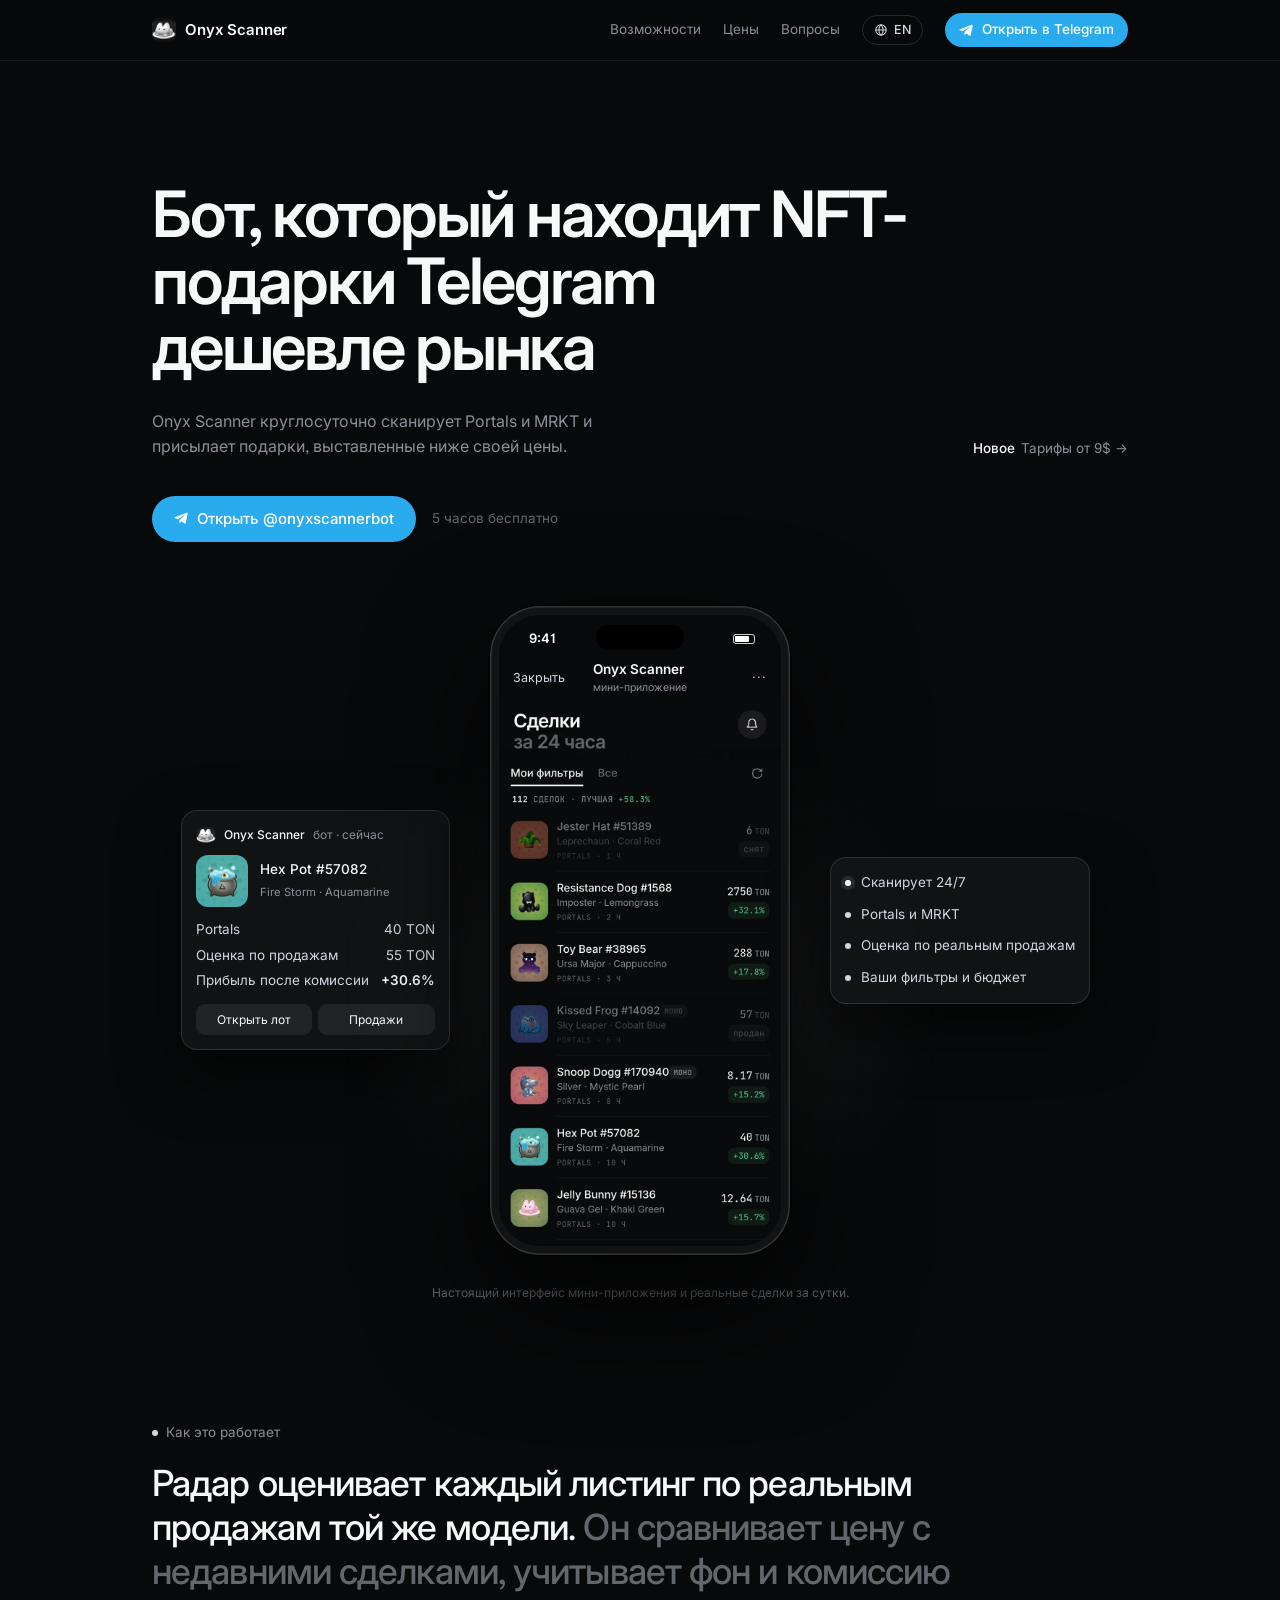
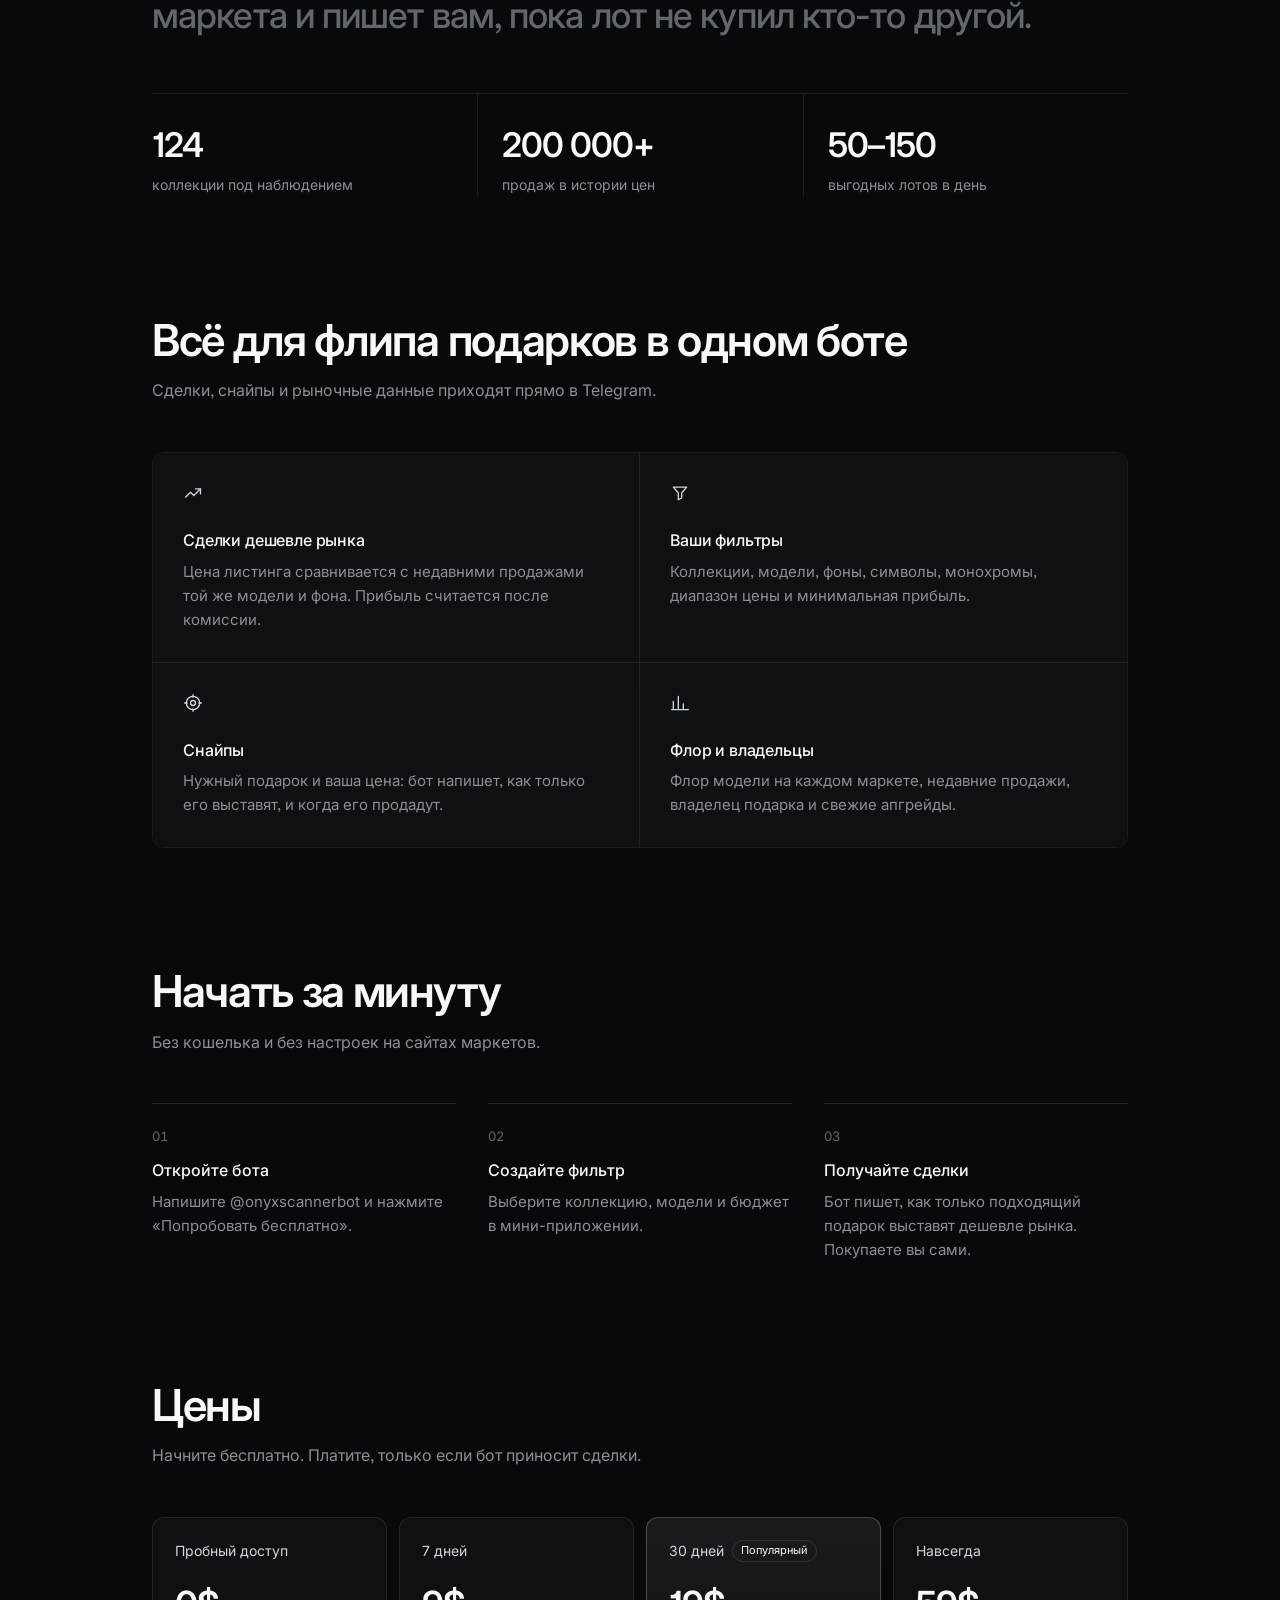
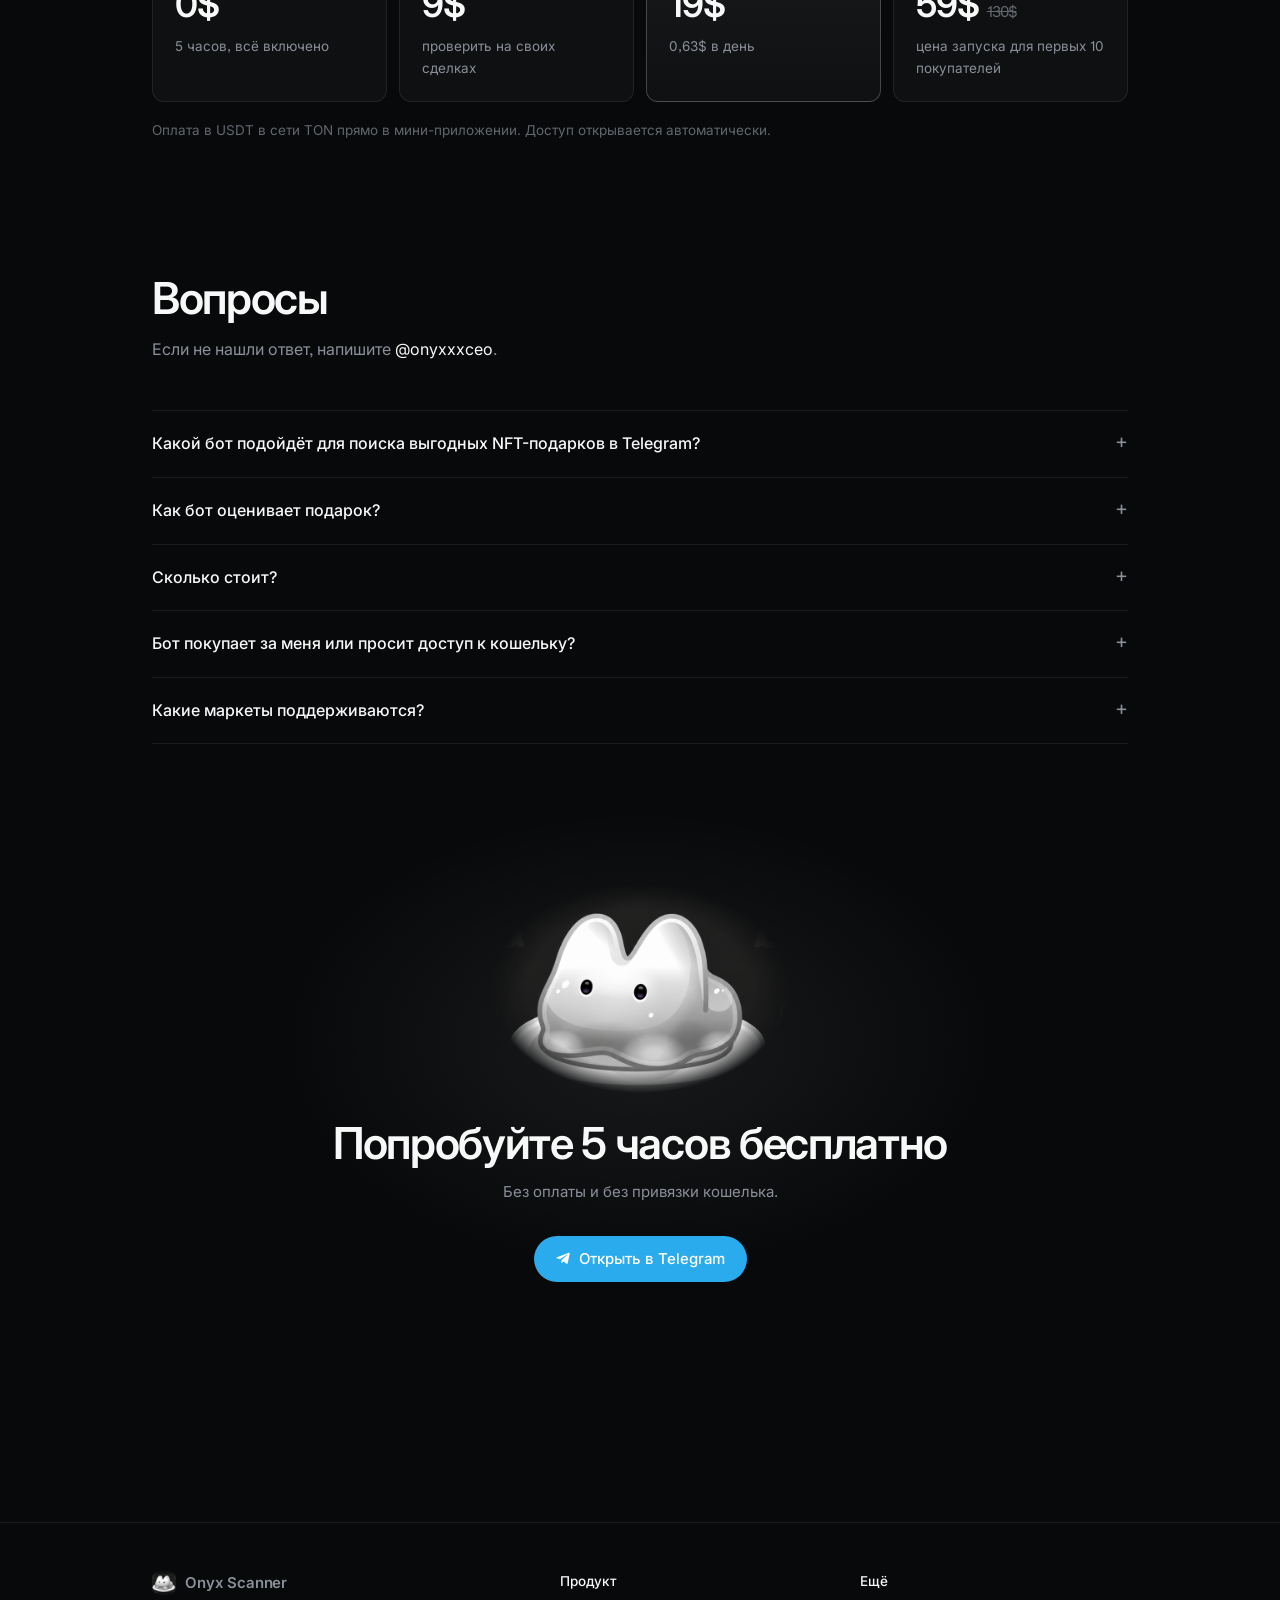
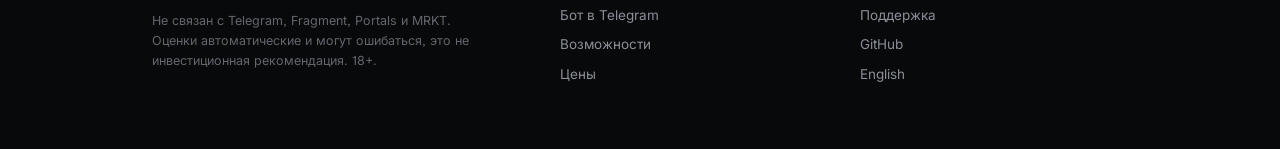
==== commit fb131753: "Show the real mini app in a floating phone; English page with a language switch; Yandex verification" ====
--- a/index.html
+++ b/index.html
@@ -5,13 +5,13 @@
 <meta name="viewport" content="width=device-width, initial-scale=1">
 <title>Onyx Scanner — бот для поиска выгодных NFT-подарков Telegram (Portals, MRKT)</title>
 <meta name="description" content="Onyx Scanner — Telegram-бот и мини-приложение, которое сканирует маркеты NFT-подарков (Portals, MRKT) и присылает подарки, выставленные дешевле рынка. Фильтры по коллекции, модели, фону и бюджету, снайпы, флор и владельцы. 5 часов бесплатно.">
-<meta name="keywords" content="бот для NFT подарков, NFT подарки Telegram, сканер подарков телеграм, флип подарков, перепродажа подарков Telegram, Portals, MRKT, флор подарков, снайпер подарков, Telegram gifts bot, NFT gift scanner">
+<meta name="keywords" content="бот для NFT подарков, NFT подарки Telegram, сканер подарков телеграм, флип подарков, перепродажа подарков Telegram, Portals, MRKT, флор подарков, снайпер подарков, Telegram gifts bot">
 <link rel="canonical" href="https://n3zer32.github.io/onyx-scanner/">
 <link rel="alternate" hreflang="ru" href="https://n3zer32.github.io/onyx-scanner/">
-<link rel="alternate" hreflang="en" href="https://n3zer32.github.io/onyx-scanner/#en">
+<link rel="alternate" hreflang="en" href="https://n3zer32.github.io/onyx-scanner/en/">
+<link rel="alternate" hreflang="x-default" href="https://n3zer32.github.io/onyx-scanner/">
 <meta name="robots" content="index, follow">
 <meta name="theme-color" content="#08090a">
-
 <meta property="og:type" content="website">
 <meta property="og:site_name" content="Onyx Scanner">
 <meta property="og:title" content="Onyx Scanner — бот для поиска выгодных NFT-подарков Telegram">
@@ -23,11 +23,10 @@
 <meta property="og:locale" content="ru_RU">
 <meta name="twitter:card" content="summary_large_image">
 <meta name="twitter:title" content="Onyx Scanner — бот для поиска выгодных NFT-подарков Telegram">
-<meta name="twitter:description" content="Сканирует Portals и MRKT и присылает подарки дешевле рынка.">
+<meta name="twitter:description" content="Сканирует Portals и MRKT и присылает подарки, выставленные дешевле рынка. 5 часов бесплатно.">
 <meta name="twitter:image" content="https://n3zer32.github.io/onyx-scanner/og.png">
 <link rel="icon" type="image/png" sizes="32x32" href="assets/favicon-32.png">
 <link rel="apple-touch-icon" href="assets/apple-touch-icon.png">
-
 <script type="application/ld+json">
 {
   "@context": "https://schema.org",
@@ -35,32 +34,88 @@
     {
       "@type": "SoftwareApplication",
       "name": "Onyx Scanner",
-      "alternateName": ["@onyxscannerbot", "ONYX Scanner", "Оникс Сканер"],
+      "alternateName": [
+        "@onyxscannerbot",
+        "ONYX Scanner",
+        "Оникс Сканер"
+      ],
       "applicationCategory": "FinanceApplication",
       "operatingSystem": "Telegram",
       "url": "https://t.me/onyxscannerbot",
+      "image": "https://n3zer32.github.io/onyx-scanner/assets/onyx-logo.png",
       "description": "Telegram-бот и мини-приложение для поиска NFT-подарков Telegram, выставленных дешевле рынка, на маркетах Portals и MRKT.",
-      "inLanguage": ["ru", "en"],
+      "inLanguage": "ru",
       "offers": [
-        {"@type": "Offer", "name": "Пробный доступ, 5 часов", "price": "0", "priceCurrency": "USD"},
-        {"@type": "Offer", "name": "7 дней", "price": "9", "priceCurrency": "USD"},
-        {"@type": "Offer", "name": "30 дней", "price": "19", "priceCurrency": "USD"},
-        {"@type": "Offer", "name": "Навсегда", "price": "59", "priceCurrency": "USD"}
+        {
+          "@type": "Offer",
+          "name": "Пробный доступ, 5 часов",
+          "price": "0",
+          "priceCurrency": "USD"
+        },
+        {
+          "@type": "Offer",
+          "name": "7 дней",
+          "price": "9",
+          "priceCurrency": "USD"
+        },
+        {
+          "@type": "Offer",
+          "name": "30 дней",
+          "price": "19",
+          "priceCurrency": "USD"
+        },
+        {
+          "@type": "Offer",
+          "name": "Навсегда",
+          "price": "59",
+          "priceCurrency": "USD"
+        }
       ]
     },
     {
       "@type": "FAQPage",
+      "inLanguage": "ru",
       "mainEntity": [
-        {"@type": "Question", "name": "Какой бот подойдёт для поиска выгодных NFT-подарков в Telegram?",
-         "acceptedAnswer": {"@type": "Answer", "text": "Onyx Scanner (@onyxscannerbot) круглосуточно сканирует маркеты Portals и MRKT, оценивает каждый лот по реальным продажам той же модели и присылает в Telegram подарки, выставленные дешевле рынка, по вашим фильтрам."}},
-        {"@type": "Question", "name": "Как Onyx Scanner оценивает подарок?",
-         "acceptedAnswer": {"@type": "Answer", "text": "По недавним продажам и листингам той же коллекции и модели, с учётом фона и комиссии маркета. Оценка автоматическая и может ошибаться, это не инвестиционная рекомендация."}},
-        {"@type": "Question", "name": "Сколько стоит Onyx Scanner?",
-         "acceptedAnswer": {"@type": "Answer", "text": "5 часов можно попробовать бесплатно. Дальше 7 дней за 9$, 30 дней за 19$ или доступ навсегда за 59$ (цена запуска для первых 10 покупателей, потом 130$). Оплата в USDT в сети TON прямо в приложении."}},
-        {"@type": "Question", "name": "Бот покупает подарки за меня или просит доступ к кошельку?",
-         "acceptedAnswer": {"@type": "Answer", "text": "Нет. Бот только присылает найденные лоты со ссылкой на маркет, покупаете вы сами. Он никогда не просит seed-фразы, пароли, коды или переводы."}},
-        {"@type": "Question", "name": "Какие маркеты поддерживаются?",
-         "acceptedAnswer": {"@type": "Answer", "text": "Portals и MRKT. Радар следит за новыми листингами и за уже выставленными подарками."}}
+        {
+          "@type": "Question",
+          "name": "Какой бот подойдёт для поиска выгодных NFT-подарков в Telegram?",
+          "acceptedAnswer": {
+            "@type": "Answer",
+            "text": "Onyx Scanner (@onyxscannerbot) круглосуточно сканирует Portals и MRKT, оценивает каждый лот по реальным продажам той же модели и присылает подарки, выставленные дешевле рынка, по вашим фильтрам."
+          }
+        },
+        {
+          "@type": "Question",
+          "name": "Как бот оценивает подарок?",
+          "acceptedAnswer": {
+            "@type": "Answer",
+            "text": "По недавним продажам и листингам той же коллекции и модели, с учётом фона и комиссии маркета. Оценка автоматическая и может ошибаться, это не инвестиционная рекомендация."
+          }
+        },
+        {
+          "@type": "Question",
+          "name": "Сколько стоит?",
+          "acceptedAnswer": {
+            "@type": "Answer",
+            "text": "5 часов бесплатно. Дальше 7 дней за 9$, 30 дней за 19$ или навсегда за 59$ (цена запуска для первых 10 покупателей, потом 130$)."
+          }
+        },
+        {
+          "@type": "Question",
+          "name": "Бот покупает за меня или просит доступ к кошельку?",
+          "acceptedAnswer": {
+            "@type": "Answer",
+            "text": "Нет. Бот только присылает найденные лоты со ссылкой на маркет, покупаете вы сами. Он никогда не просит seed-фразы, пароли, коды или переводы."
+          }
+        },
+        {
+          "@type": "Question",
+          "name": "Какие маркеты поддерживаются?",
+          "acceptedAnswer": {
+            "@type": "Answer",
+            "text": "Portals и MRKT: и новые листинги, и уже выставленные подарки."
+          }
+        }
       ]
     }
   ]
@@ -69,177 +124,18 @@
 <link rel="preconnect" href="https://fonts.googleapis.com">
 <link rel="preconnect" href="https://fonts.gstatic.com" crossorigin>
 <link href="https://fonts.googleapis.com/css2?family=Inter:wght@400;500;600&display=swap" rel="stylesheet">
-<style>
-:root {
-  color-scheme: dark;
-  --bg: #08090a; --bg-2: #0f1011; --panel: #141516; --panel-2: #1a1b1d;
-  --line: rgba(255,255,255,.08); --line-2: rgba(255,255,255,.12);
-  --text: #f7f8f8; --text-2: #d0d6e0; --muted: #8a8f98; --faint: #62666d;
-  --tg: #2aabee; --tg-2: #229ed9;
-}
-* { box-sizing: border-box; }
-html { scroll-behavior: smooth; }
-body { margin: 0; background: var(--bg); color: var(--text); font: 15px/1.6 Inter, system-ui, -apple-system, "Segoe UI", sans-serif;
-  -webkit-font-smoothing: antialiased; font-feature-settings: "cv01", "ss03"; }
-a { color: inherit; text-decoration: none; }
-.wrap { max-width: 1024px; margin: 0 auto; padding: 0 24px; }
-
-/* nav */
-nav { position: sticky; top: 0; z-index: 10; border-bottom: 1px solid var(--line); background: rgba(8,9,10,.8); backdrop-filter: blur(14px); }
-nav .wrap { display: flex; align-items: center; height: 60px; gap: 28px; }
-.brand { display: flex; align-items: center; gap: 9px; font-weight: 600; font-size: 15px; letter-spacing: -.01em; }
-.brand img { width: 24px; height: 24px; border-radius: 7px; }
-.links { display: flex; align-items: center; gap: 22px; margin-left: auto; font-size: 13.5px; color: var(--muted); }
-.links a:hover, footer a:hover { color: var(--text); }
-.btn-tg { display: inline-flex; align-items: center; gap: 8px; height: 34px; padding: 0 14px; border-radius: 999px; font-size: 13.5px; font-weight: 500;
-  color: #fff; background: var(--tg); transition: background .15s; white-space: nowrap; }
-.btn-tg:hover { background: var(--tg-2); }
-.btn-tg svg { width: 15px; height: 15px; }
-.btn-tg.lg { height: 46px; padding: 0 22px; font-size: 15px; }
-
-/* hero */
-.hero { padding: 120px 0 0; position: relative; }
-h1 { font-size: clamp(38px, 6.2vw, 64px); line-height: 1.04; letter-spacing: -.035em; font-weight: 600; margin: 0; max-width: 760px; }
-.sub { display: flex; align-items: flex-end; justify-content: space-between; gap: 24px; margin-top: 28px; flex-wrap: wrap; }
-.sub p { margin: 0; color: var(--muted); font-size: 16px; max-width: 520px; }
-.new { font-size: 13.5px; color: var(--muted); }
-.new b { color: var(--text); font-weight: 500; margin-right: 6px; }
-.hero-cta { display: flex; align-items: center; gap: 16px; margin-top: 36px; }
-.hero-cta span { color: var(--faint); font-size: 13.5px; }
-
-/* app mockup */
-.stage { position: relative; margin-top: 72px; }
-.stage::before { content: ""; position: absolute; left: -20%; right: -20%; top: 30%; bottom: -120px; z-index: -1;
-  background: radial-gradient(50% 60% at 50% 60%, rgba(255,255,255,.09), transparent 70%); }
-.app { display: grid; grid-template-columns: 200px 1fr 290px; height: 470px; border: 1px solid var(--line-2); border-radius: 12px;
-  background: var(--bg-2); overflow: hidden; font-size: 12.5px; box-shadow: 0 30px 80px rgba(0,0,0,.6); }
-.side { border-right: 1px solid var(--line); padding: 12px 10px; color: var(--text-2); }
-.side .ws { display: flex; align-items: center; gap: 8px; font-weight: 500; padding: 4px 6px 12px; }
-.side .ws img { width: 18px; height: 18px; border-radius: 5px; }
-.side .it { display: flex; align-items: center; gap: 9px; padding: 5px 8px; border-radius: 6px; color: var(--text-2); }
-.side .it.on { background: var(--panel-2); color: var(--text); }
-.side .it i { width: 13px; height: 13px; border: 1.5px solid var(--muted); border-radius: 4px; flex: none; }
-.side .grp { color: var(--faint); font-size: 11.5px; padding: 14px 8px 4px; }
-.side .it .d { width: 7px; height: 7px; border-radius: 50%; border: 0; background: var(--muted); }
-.main { display: flex; flex-direction: column; min-width: 0; }
-.bar { display: flex; align-items: center; gap: 10px; height: 44px; padding: 0 16px; border-bottom: 1px solid var(--line); color: var(--text-2); }
-.bar .live { margin-left: auto; display: flex; align-items: center; gap: 6px; color: var(--muted); }
-.bar .live::before { content: ""; width: 6px; height: 6px; border-radius: 50%; background: #e5e7eb; box-shadow: 0 0 0 3px rgba(255,255,255,.08); }
-.chip { padding: 2px 8px; border: 1px solid var(--line-2); border-radius: 999px; color: var(--muted); font-size: 11.5px; }
-.row { display: grid; grid-template-columns: 1fr 70px 70px 64px; align-items: center; gap: 10px; padding: 9px 16px; border-bottom: 1px solid var(--line); }
-.row.head { color: var(--faint); font-size: 11.5px; padding: 8px 16px; }
-.row .g { display: flex; align-items: center; gap: 10px; min-width: 0; }
-.row .g i { width: 26px; height: 26px; border-radius: 7px; flex: none; background: linear-gradient(145deg, #2a2c30, #17181a); border: 1px solid var(--line); }
-.row .g div { min-width: 0; }
-.row .g b { display: block; font-weight: 500; color: var(--text); white-space: nowrap; overflow: hidden; text-overflow: ellipsis; }
-.row .g small { color: var(--muted); font-size: 11.5px; white-space: nowrap; }
-.row .r { text-align: right; color: var(--text-2); font-variant-numeric: tabular-nums; }
-.row .p { text-align: right; font-weight: 500; color: var(--text); }
-.chat { border-left: 1px solid var(--line); background: var(--bg); display: flex; flex-direction: column; }
-.chat .bar { color: var(--text); }
-.chat .bar img { width: 20px; height: 20px; border-radius: 50%; }
-.chat .bar small { color: var(--muted); }
-.msgs { padding: 14px; display: grid; gap: 10px; align-content: start; }
-.msg { background: var(--panel); border: 1px solid var(--line); border-radius: 12px 12px 12px 4px; padding: 10px 12px; color: var(--text-2); line-height: 1.5; }
-.msg b { color: var(--text); font-weight: 500; }
-.msg .t { color: var(--faint); font-size: 11px; text-align: right; margin-top: 4px; }
-.msg .act { display: grid; grid-template-columns: 1fr 1fr; gap: 6px; margin-top: 9px; }
-.msg .act span { text-align: center; padding: 5px; border-radius: 7px; background: var(--panel-2); color: var(--text); font-size: 11.5px; }
-.cap { text-align: center; color: var(--faint); font-size: 12px; margin-top: 14px; }
-
-/* sections */
-section { padding: 120px 0 0; }
-.kicker { font-size: 13.5px; color: var(--muted); margin-bottom: 18px; display: flex; align-items: center; gap: 8px; }
-.kicker::before { content: ""; width: 6px; height: 6px; border-radius: 50%; background: var(--text-2); }
-.statement { font-size: clamp(24px, 3.4vw, 36px); line-height: 1.22; letter-spacing: -.025em; font-weight: 500; margin: 0; max-width: 900px; }
-.statement span { color: var(--faint); }
-h2 { font-size: clamp(28px, 4vw, 44px); line-height: 1.08; letter-spacing: -.03em; font-weight: 600; margin: 0 0 14px; }
-.lead { color: var(--muted); font-size: 16px; margin: 0 0 48px; max-width: 560px; }
-.stats { display: grid; grid-template-columns: repeat(3, 1fr); margin-top: 56px; border-top: 1px solid var(--line); }
-.stat { padding: 24px 24px 0 0; }
-.stat + .stat { padding-left: 24px; border-left: 1px solid var(--line); }
-.stat b { display: block; font-size: 34px; font-weight: 600; letter-spacing: -.03em; }
-.stat span { color: var(--muted); font-size: 14px; }
-.feat { display: grid; grid-template-columns: repeat(2, 1fr); border: 1px solid var(--line); border-radius: 12px; overflow: hidden; }
-.feat > div { padding: 30px; background: var(--bg-2); }
-.feat > div:nth-child(odd) { border-right: 1px solid var(--line); }
-.feat > div:nth-child(-n+2) { border-bottom: 1px solid var(--line); }
-.feat svg { width: 20px; height: 20px; color: var(--text-2); margin-bottom: 18px; }
-.feat h3 { margin: 0 0 6px; font-size: 16px; font-weight: 500; letter-spacing: -.01em; }
-.feat p { margin: 0; color: var(--muted); }
-.steps { display: grid; grid-template-columns: repeat(3, 1fr); gap: 32px; }
-.steps div { border-top: 1px solid var(--line-2); padding-top: 20px; }
-.steps em { font-style: normal; color: var(--faint); font-size: 13px; font-variant-numeric: tabular-nums; }
-.steps h3 { margin: 10px 0 6px; font-size: 16px; font-weight: 500; }
-.steps p { margin: 0; color: var(--muted); }
-.plans { display: grid; grid-template-columns: repeat(4, 1fr); gap: 12px; }
-.plan { border: 1px solid var(--line); border-radius: 12px; padding: 22px; background: var(--bg-2); display: flex; flex-direction: column; }
-.plan.pop { border-color: rgba(255,255,255,.22); background: linear-gradient(180deg, var(--panel-2), var(--bg-2)); }
-.plan .n { color: var(--text-2); font-size: 14px; display: flex; align-items: center; gap: 8px; }
-.plan .n em { font-style: normal; font-size: 11px; color: var(--text); border: 1px solid var(--line-2); border-radius: 999px; padding: 1px 8px; }
-.plan b { font-size: 36px; font-weight: 600; letter-spacing: -.03em; margin: 14px 0 2px; }
-.plan b s { font-size: 15px; color: var(--faint); font-weight: 400; margin-left: 8px; }
-.plan span { color: var(--muted); font-size: 13.5px; }
-.note { color: var(--faint); font-size: 13.5px; margin-top: 18px; }
-.faq { border-top: 1px solid var(--line); }
-.faq details { border-bottom: 1px solid var(--line); padding: 20px 0; }
-.faq summary { cursor: pointer; list-style: none; display: flex; justify-content: space-between; gap: 16px; font-size: 16px; font-weight: 500; }
-.faq summary::-webkit-details-marker { display: none; }
-.faq summary::after { content: "+"; color: var(--muted); font-weight: 400; font-size: 20px; line-height: 1; }
-.faq details[open] summary::after { content: "−"; }
-.faq p { color: var(--muted); margin: 12px 0 0; max-width: 720px; }
-.faq a { color: var(--text); border-bottom: 1px solid var(--line-2); }
-.end { text-align: center; padding: 140px 0 120px; position: relative; }
-.end::before { content: ""; position: absolute; inset: 0; z-index: -1; background: radial-gradient(40% 50% at 50% 45%, rgba(255,255,255,.07), transparent 70%); }
-.end img { width: 300px; max-width: 70%; height: auto; margin-bottom: 20px;
-  -webkit-mask-image: radial-gradient(closest-side, #000 76%, transparent); mask-image: radial-gradient(closest-side, #000 76%, transparent); }
-.end h2 { margin-bottom: 12px; }
-.end p { color: var(--muted); margin: 0 0 32px; }
-.en { padding-top: 0; }
-.en .box { border: 1px solid var(--line); border-radius: 12px; padding: 30px; background: var(--bg-2); }
-.en h2 { font-size: 22px; }
-.en p { color: var(--muted); margin: 0 0 12px; }
-.en a { color: var(--text); border-bottom: 1px solid var(--line-2); }
-footer { border-top: 1px solid var(--line); margin-top: 120px; padding: 48px 0 64px; font-size: 13.5px; color: var(--muted); }
-footer .wrap { display: grid; grid-template-columns: 1.4fr 1fr 1fr; gap: 32px; }
-footer h4 { margin: 0 0 12px; color: var(--text); font-weight: 500; font-size: 13.5px; }
-footer ul { list-style: none; margin: 0; padding: 0; display: grid; gap: 8px; }
-footer .legal { margin-top: 16px; color: var(--faint); font-size: 12.5px; max-width: 340px; }
-
-@media (max-width: 900px) {
-  .app { grid-template-columns: 1fr 260px; }
-  .side { display: none; }
-  .plans { grid-template-columns: 1fr 1fr; }
-}
-@media (max-width: 680px) {
-  .links a:not(.btn-tg) { display: none; }
-  .hero { padding-top: 72px; }
-  .app { grid-template-columns: 1fr; height: auto; }
-  .chat { border-left: 0; border-top: 1px solid var(--line); }
-  .row { grid-template-columns: 1fr 64px 52px; }
-  .row .r.v { display: none; }
-  .stats, .steps { grid-template-columns: 1fr; }
-  .stat + .stat { padding-left: 0; border-left: 0; }
-  .feat { grid-template-columns: 1fr; }
-  .feat > div { border-right: 0 !important; border-bottom: 1px solid var(--line); }
-  .plans { grid-template-columns: 1fr; }
-  footer .wrap { grid-template-columns: 1fr 1fr; }
-  footer .wrap > div:first-child { grid-column: 1 / -1; }
-  section { padding-top: 88px; }
-  .wrap { padding: 0 16px; }
-}
-</style>
+<link rel="stylesheet" href="assets/site.css">
 </head>
 <body>
 <nav>
   <div class="wrap">
     <a class="brand" href="./"><img src="assets/mascot-128.png" alt="" width="24" height="24">Onyx Scanner</a>
     <div class="links">
-      <a href="#features">Возможности</a>
-      <a href="#pricing">Цены</a>
-      <a href="#faq">Вопросы</a>
-      <a href="#en">English</a>
-      <a class="btn-tg" href="https://t.me/onyxscannerbot?start=site"><svg viewBox="0 0 24 24" fill="currentColor" aria-hidden="true"><path d="M21.9 4.3 18.7 19.4c-.2 1.1-.9 1.3-1.8.8l-4.9-3.6-2.4 2.3c-.3.3-.5.5-1 .5l.3-5 9.1-8.2c.4-.4-.1-.6-.6-.2L6.2 13 1.4 11.5c-1-.3-1.1-1 .2-1.5l18.9-7.3c.9-.3 1.6.2 1.4 1.6Z"/></svg>Открыть в Telegram</a>
+      <a class="nav-sec" href="#features">Возможности</a>
+      <a class="nav-sec" href="#pricing">Цены</a>
+      <a class="nav-sec" href="#faq">Вопросы</a>
+      <a class="lang-btn" href="en/" hreflang="en" lang="en" title="English"><svg viewBox="0 0 24 24" fill="none" stroke="currentColor" stroke-width="1.8" aria-hidden="true"><circle cx="12" cy="12" r="9"/><path d="M3 12h18M12 3c2.5 2.6 3.8 5.6 3.8 9s-1.3 6.4-3.8 9c-2.5-2.6-3.8-5.6-3.8-9S9.5 5.6 12 3Z"/></svg>EN</a>
+      <a class="btn-tg" href="https://t.me/onyxscannerbot?start=site"><svg viewBox="0 0 24 24" fill="currentColor" aria-hidden="true"><path d="M21.9 4.3 18.7 19.4c-.2 1.1-.9 1.3-1.8.8l-4.9-3.6-2.4 2.3c-.3.3-.5.5-1 .5l.3-5 9.1-8.2c.4-.4-.1-.6-.6-.2L6.2 13 1.4 11.5c-1-.3-1.1-1 .2-1.5l18.9-7.3c.9-.3 1.6.2 1.4 1.6Z"/></svg><span class="hide-sm">Открыть в Telegram</span><span class="show-sm">Telegram</span></a>
     </div>
   </div>
 </nav>
@@ -256,43 +152,28 @@
       <span>5 часов бесплатно</span>
     </div>
 
-    <div class="stage" aria-hidden="true">
-      <div class="app">
-        <div class="side">
-          <div class="ws"><img src="assets/mascot-128.png" alt="">Onyx Scanner</div>
-          <div class="it on"><i></i>Сделки</div>
-          <div class="it"><i></i>Мои фильтры</div>
-          <div class="it"><i></i>Снайпы</div>
-          <div class="it"><i></i>Апгрейды</div>
-          <div class="grp">Фильтры</div>
-          <div class="it"><i class="d"></i>Plush Pepe · до 40 TON</div>
-          <div class="it"><i class="d"></i>Durov's Cap · Onyx Black</div>
-          <div class="it"><i class="d"></i>Любые · от +15%</div>
-          <div class="grp">Маркеты</div>
-          <div class="it"><i class="d"></i>Portals</div>
-          <div class="it"><i class="d"></i>MRKT</div>
+    <div class="stage">
+      <div class="float-card left" aria-hidden="true">
+        <div class="fc-head"><img src="assets/mascot-128.png" alt=""><b>Onyx Scanner</b> бот · сейчас</div>
+        <div class="fc-gift"><img src="assets/gift-hexpot.webp" alt=""><div><b>Hex Pot #57082</b><small>Fire Storm · Aquamarine</small></div></div>
+        <div class="fc-rows">
+          <div><span>Portals</span><span>40 TON</span></div>
+          <div><span>Оценка по продажам</span><span>55 TON</span></div>
+          <div><span>Прибыль после комиссии</span><span class="p">+30.6%</span></div>
         </div>
-        <div class="main">
-          <div class="bar">Сделки <span class="chip">Все маркеты</span><span class="live">Live</span></div>
-          <div class="row head"><span>Подарок</span><span class="r">Цена</span><span class="r v">Оценка</span><span class="r">Прибыль</span></div>
-          <div class="row"><div class="g"><i></i><div><b>Plush Pepe #1802</b><small>Pumpkin · Onyx Black · Portals</small></div></div><span class="r">20.0</span><span class="r v">29.4</span><span class="p">+38%</span></div>
-          <div class="row"><div class="g"><i></i><div><b>Durov's Cap #4410</b><small>Lolly Pop · Black · MRKT</small></div></div><span class="r">412</span><span class="r v">496</span><span class="p">+16%</span></div>
-          <div class="row"><div class="g"><i></i><div><b>Heart Locket #9027</b><small>Ruby · Midnight Blue · Portals</small></div></div><span class="r">96.5</span><span class="r v">118</span><span class="p">+18%</span></div>
-          <div class="row"><div class="g"><i></i><div><b>Precious Peach #771</b><small>Golden · Onyx Black · MRKT</small></div></div><span class="r">188</span><span class="r v">219</span><span class="p">+12%</span></div>
-          <div class="row"><div class="g"><i></i><div><b>Swiss Watch #12054</b><small>Silver · Gunmetal · Portals</small></div></div><span class="r">31.2</span><span class="r v">35.8</span><span class="p">+11%</span></div>
-          <div class="row"><div class="g"><i></i><div><b>Signet Ring #6631</b><small>Obsidian · Black · MRKT</small></div></div><span class="r">24.8</span><span class="r v">27.9</span><span class="p">+9%</span></div>
-        </div>
-        <div class="chat">
-          <div class="bar"><img src="assets/mascot-128.png" alt=""><div>Onyx Scanner <small>бот</small></div></div>
-          <div class="msgs">
-            <div class="msg"><b>Plush Pepe #1802</b><br>Pumpkin · Onyx Black<br>Выставлен на Portals: <b>20 TON</b><br>Оценка по продажам: 29,4 TON<br><b>+38% после комиссии</b>
-              <div class="act"><span>Открыть лот</span><span>Продажи</span></div><div class="t">только что</div></div>
-            <div class="msg"><b>Снайп сработал</b><br>Durov's Cap #4410 выставлен за 412 TON, ваша цена до 420.<div class="t">2 мин назад</div></div>
-          </div>
+        <div class="fc-btns"><span>Открыть лот</span><span>Продажи</span></div>
+      </div>
+      <div class="phone">
+        <div class="screen">
+          <div class="island"></div>
+          <div class="status"><span>9:41</span><i></i></div>
+          <div class="tgbar"><span>Закрыть</span><b>Onyx Scanner<small>мини-приложение</small></b><span>···</span></div>
+          <img src="assets/app-deals.webp" alt="Мини-приложение Onyx Scanner: лента сделок с NFT-подарками дешевле рынка" width="390" height="844">
         </div>
       </div>
-      <div class="cap">Интерфейс для примера, цены условные.</div>
-    </div>
+      <div class="float-card right" aria-hidden="true"><div class="fc-list"><div>Сканирует 24/7</div><div>Portals и MRKT</div><div>Оценка по реальным продажам</div><div>Ваши фильтры и бюджет</div></div></div>
+    </div>
+    <div class="cap">Настоящий интерфейс мини-приложения и реальные сделки за сутки.</div>
   </div>
 </header>
 
@@ -301,11 +182,7 @@
     <div class="wrap">
       <div class="kicker">Как это работает</div>
       <p class="statement">Радар оценивает каждый листинг по реальным продажам той же модели. <span>Он сравнивает цену с недавними сделками, учитывает фон и комиссию маркета и пишет вам, пока лот не купил кто-то другой.</span></p>
-      <div class="stats">
-        <div class="stat"><b>124</b><span>коллекции под наблюдением</span></div>
-        <div class="stat"><b>200 000+</b><span>продаж в истории цен</span></div>
-        <div class="stat"><b>50–150</b><span>выгодных лотов в день</span></div>
-      </div>
+      <div class="stats"><div class="stat"><b>124</b><span>коллекции под наблюдением</span></div><div class="stat"><b>200 000+</b><span>продаж в истории цен</span></div><div class="stat"><b>50–150</b><span>выгодных лотов в день</span></div></div>
     </div>
   </section>
 
@@ -313,12 +190,7 @@
     <div class="wrap">
       <h2>Всё для флипа подарков в одном боте</h2>
       <p class="lead">Сделки, снайпы и рыночные данные приходят прямо в Telegram.</p>
-      <div class="feat">
-        <div><svg viewBox="0 0 24 24" fill="none" stroke="currentColor" stroke-width="1.6" stroke-linecap="round" stroke-linejoin="round"><path d="M3 17l6-6 4 4 8-8"/><path d="M15 7h6v6"/></svg><h3>Сделки дешевле рынка</h3><p>Цена листинга сравнивается с недавними продажами той же модели и фона. Прибыль считается после комиссии.</p></div>
-        <div><svg viewBox="0 0 24 24" fill="none" stroke="currentColor" stroke-width="1.6" stroke-linecap="round" stroke-linejoin="round"><path d="M4 5h16l-6 7v6l-4 2v-8z"/></svg><h3>Ваши фильтры</h3><p>Коллекции, модели, фоны, символы, монохромы, диапазон цены и минимальная прибыль.</p></div>
-        <div><svg viewBox="0 0 24 24" fill="none" stroke="currentColor" stroke-width="1.6" stroke-linecap="round" stroke-linejoin="round"><circle cx="12" cy="12" r="8"/><circle cx="12" cy="12" r="3"/><path d="M12 2v3M12 19v3M2 12h3M19 12h3"/></svg><h3>Снайпы</h3><p>Нужный подарок и ваша цена: бот напишет, как только его выставят, и когда его продадут.</p></div>
-        <div><svg viewBox="0 0 24 24" fill="none" stroke="currentColor" stroke-width="1.6" stroke-linecap="round" stroke-linejoin="round"><path d="M4 20V10M10 20V4M16 20v-7M22 20H2"/></svg><h3>Флор и владельцы</h3><p>Флор модели на каждом маркете, недавние продажи, владелец подарка и свежие апгрейды.</p></div>
-      </div>
+      <div class="feat"><div><svg viewBox="0 0 24 24" fill="none" stroke="currentColor" stroke-width="1.6" stroke-linecap="round" stroke-linejoin="round"><path d="M3 17l6-6 4 4 8-8"/><path d="M15 7h6v6"/></svg><h3>Сделки дешевле рынка</h3><p>Цена листинга сравнивается с недавними продажами той же модели и фона. Прибыль считается после комиссии.</p></div><div><svg viewBox="0 0 24 24" fill="none" stroke="currentColor" stroke-width="1.6" stroke-linecap="round" stroke-linejoin="round"><path d="M4 5h16l-6 7v6l-4 2v-8z"/></svg><h3>Ваши фильтры</h3><p>Коллекции, модели, фоны, символы, монохромы, диапазон цены и минимальная прибыль.</p></div><div><svg viewBox="0 0 24 24" fill="none" stroke="currentColor" stroke-width="1.6" stroke-linecap="round" stroke-linejoin="round"><circle cx="12" cy="12" r="8"/><circle cx="12" cy="12" r="3"/><path d="M12 2v3M12 19v3M2 12h3M19 12h3"/></svg><h3>Снайпы</h3><p>Нужный подарок и ваша цена: бот напишет, как только его выставят, и когда его продадут.</p></div><div><svg viewBox="0 0 24 24" fill="none" stroke="currentColor" stroke-width="1.6" stroke-linecap="round" stroke-linejoin="round"><path d="M4 20V10M10 20V4M16 20v-7M22 20H2"/></svg><h3>Флор и владельцы</h3><p>Флор модели на каждом маркете, недавние продажи, владелец подарка и свежие апгрейды.</p></div></div>
     </div>
   </section>
 
@@ -326,11 +198,7 @@
     <div class="wrap">
       <h2>Начать за минуту</h2>
       <p class="lead">Без кошелька и без настроек на сайтах маркетов.</p>
-      <div class="steps">
-        <div><em>01</em><h3>Откройте бота</h3><p>Напишите @onyxscannerbot и нажмите «Попробовать бесплатно».</p></div>
-        <div><em>02</em><h3>Создайте фильтр</h3><p>Выберите коллекцию, модели и бюджет в мини-приложении.</p></div>
-        <div><em>03</em><h3>Получайте сделки</h3><p>Бот пишет, как только подходящий подарок выставят дешевле рынка. Покупаете вы сами.</p></div>
-      </div>
+      <div class="steps"><div><em>01</em><h3>Откройте бота</h3><p>Напишите @onyxscannerbot и нажмите «Попробовать бесплатно».</p></div><div><em>02</em><h3>Создайте фильтр</h3><p>Выберите коллекцию, модели и бюджет в мини-приложении.</p></div><div><em>03</em><h3>Получайте сделки</h3><p>Бот пишет, как только подходящий подарок выставят дешевле рынка. Покупаете вы сами.</p></div></div>
     </div>
   </section>
 
@@ -338,12 +206,7 @@
     <div class="wrap">
       <h2>Цены</h2>
       <p class="lead">Начните бесплатно. Платите, только если бот приносит сделки.</p>
-      <div class="plans">
-        <div class="plan"><div class="n">Пробный доступ</div><b>0$</b><span>5 часов, всё включено</span></div>
-        <div class="plan"><div class="n">7 дней</div><b>9$</b><span>проверить на своих сделках</span></div>
-        <div class="plan pop"><div class="n">30 дней <em>Популярный</em></div><b>19$</b><span>0,63$ в день</span></div>
-        <div class="plan"><div class="n">Навсегда</div><b>59$<s>130$</s></b><span>цена запуска для первых 10 покупателей</span></div>
-      </div>
+      <div class="plans"><div class="plan"><div class="n">Пробный доступ</div><b>0$</b><span>5 часов, всё включено</span></div><div class="plan"><div class="n">7 дней</div><b>9$</b><span>проверить на своих сделках</span></div><div class="plan pop"><div class="n">30 дней <em>Популярный</em></div><b>19$</b><span>0,63$ в день</span></div><div class="plan"><div class="n">Навсегда</div><b>59$<s>130$</s></b><span>цена запуска для первых 10 покупателей</span></div></div>
       <p class="note">Оплата в USDT в сети TON прямо в мини-приложении. Доступ открывается автоматически.</p>
     </div>
   </section>
@@ -352,34 +215,18 @@
     <div class="wrap">
       <h2>Вопросы</h2>
       <p class="lead">Если не нашли ответ, напишите <a href="https://t.me/onyxxxceo" style="color:var(--text)">@onyxxxceo</a>.</p>
-      <div class="faq">
-        <details><summary>Какой бот подойдёт для поиска выгодных NFT-подарков в Telegram?</summary><p>Onyx Scanner (@onyxscannerbot) круглосуточно сканирует Portals и MRKT, оценивает каждый лот по реальным продажам той же модели и присылает подарки, выставленные дешевле рынка, по вашим фильтрам.</p></details>
-        <details><summary>Как бот оценивает подарок?</summary><p>По недавним продажам и листингам той же коллекции и модели, с учётом фона и комиссии маркета. Оценка автоматическая и может ошибаться, это не инвестиционная рекомендация.</p></details>
-        <details><summary>Сколько стоит?</summary><p>5 часов бесплатно. Дальше 7 дней за 9$, 30 дней за 19$ или навсегда за 59$ (цена запуска для первых 10 покупателей, потом 130$).</p></details>
-        <details><summary>Бот покупает за меня или просит доступ к кошельку?</summary><p>Нет. Бот только присылает найденные лоты со ссылкой на маркет, покупаете вы сами. Он никогда не просит seed-фразы, пароли, коды или переводы.</p></details>
-        <details><summary>Какие маркеты поддерживаются?</summary><p>Portals и MRKT: и новые листинги, и уже выставленные подарки.</p></details>
-      </div>
+      <div class="faq"><details><summary>Какой бот подойдёт для поиска выгодных NFT-подарков в Telegram?</summary><p>Onyx Scanner (@onyxscannerbot) круглосуточно сканирует Portals и MRKT, оценивает каждый лот по реальным продажам той же модели и присылает подарки, выставленные дешевле рынка, по вашим фильтрам.</p></details><details><summary>Как бот оценивает подарок?</summary><p>По недавним продажам и листингам той же коллекции и модели, с учётом фона и комиссии маркета. Оценка автоматическая и может ошибаться, это не инвестиционная рекомендация.</p></details><details><summary>Сколько стоит?</summary><p>5 часов бесплатно. Дальше 7 дней за 9$, 30 дней за 19$ или навсегда за 59$ (цена запуска для первых 10 покупателей, потом 130$).</p></details><details><summary>Бот покупает за меня или просит доступ к кошельку?</summary><p>Нет. Бот только присылает найденные лоты со ссылкой на маркет, покупаете вы сами. Он никогда не просит seed-фразы, пароли, коды или переводы.</p></details><details><summary>Какие маркеты поддерживаются?</summary><p>Portals и MRKT: и новые листинги, и уже выставленные подарки.</p></details></div>
     </div>
   </section>
 
   <div class="end">
     <div class="wrap">
-      <img src="assets/mascot-hero.png" alt="Onyx, маскот Onyx Scanner" width="240" height="167">
+      <img src="assets/mascot-hero.png" alt="Onyx, маскот Onyx Scanner" width="300" height="209">
       <h2>Попробуйте 5 часов бесплатно</h2>
       <p>Без оплаты и без привязки кошелька.</p>
       <a class="btn-tg lg" href="https://t.me/onyxscannerbot?start=site"><svg viewBox="0 0 24 24" fill="currentColor" aria-hidden="true"><path d="M21.9 4.3 18.7 19.4c-.2 1.1-.9 1.3-1.8.8l-4.9-3.6-2.4 2.3c-.3.3-.5.5-1 .5l.3-5 9.1-8.2c.4-.4-.1-.6-.6-.2L6.2 13 1.4 11.5c-1-.3-1.1-1 .2-1.5l18.9-7.3c.9-.3 1.6.2 1.4 1.6Z"/></svg>Открыть в Telegram</a>
     </div>
   </div>
-
-  <section id="en" class="en" lang="en">
-    <div class="wrap">
-      <div class="box">
-        <h2>Onyx Scanner in English</h2>
-        <p>Onyx Scanner (<a href="https://t.me/onyxscannerbot?start=site">@onyxscannerbot</a>) is a Telegram bot and mini app for Telegram NFT gift traders. It scans the Portals and MRKT gift markets around the clock, values every listing by real sales of the same model and backdrop, and messages you when a gift that matches your filters is listed below its value, with the profit after fees.</p>
-        <p>Filters by collection, model, backdrop, symbol and price; gift snipes; floors on each market; owners and new upgrades. Try it free for 5 hours, then $9 for 7 days, $19 for 30 days or $59 lifetime (launch price). Pay in USDT on TON inside the app. The bot never buys for you and never asks for seed phrases, passwords or transfers.</p>
-      </div>
-    </div>
-  </section>
 </main>
 
 <footer>
@@ -389,7 +236,7 @@
       <p class="legal">Не связан с Telegram, Fragment, Portals и MRKT. Оценки автоматические и могут ошибаться, это не инвестиционная рекомендация. 18+.</p>
     </div>
     <div><h4>Продукт</h4><ul><li><a href="https://t.me/onyxscannerbot?start=site">Бот в Telegram</a></li><li><a href="#features">Возможности</a></li><li><a href="#pricing">Цены</a></li></ul></div>
-    <div><h4>Ещё</h4><ul><li><a href="https://t.me/onyxxxceo">Поддержка</a></li><li><a href="https://github.com/n3zer32/onyx-scanner">GitHub</a></li><li><a href="#en">English</a></li></ul></div>
+    <div><h4>Ещё</h4><ul><li><a href="https://t.me/onyxxxceo">Поддержка</a></li><li><a href="https://github.com/n3zer32/onyx-scanner">GitHub</a></li><li><a href="en/" hreflang="en">English</a></li></ul></div>
   </div>
 </footer>
 </body>
--- a/assets/site.css
+++ b/assets/site.css
@@ -0,0 +1,173 @@
+:root {
+  color-scheme: dark;
+  --bg: #08090a; --bg-2: #0f1011; --panel: #141516; --panel-2: #1a1b1d;
+  --line: rgba(255,255,255,.08); --line-2: rgba(255,255,255,.12);
+  --text: #f7f8f8; --text-2: #d0d6e0; --muted: #8a8f98; --faint: #62666d;
+  --tg: #2aabee; --tg-2: #229ed9;
+}
+* { box-sizing: border-box; }
+html { scroll-behavior: smooth; }
+body { margin: 0; background: var(--bg); color: var(--text); font: 15px/1.6 Inter, system-ui, -apple-system, "Segoe UI", sans-serif;
+  -webkit-font-smoothing: antialiased; font-feature-settings: "cv01", "ss03"; }
+a { color: inherit; text-decoration: none; }
+.wrap { max-width: 1024px; margin: 0 auto; padding: 0 24px; }
+
+/* nav */
+nav { position: sticky; top: 0; z-index: 10; border-bottom: 1px solid var(--line); background: rgba(8,9,10,.8); backdrop-filter: blur(14px); }
+nav .wrap { display: flex; align-items: center; height: 60px; gap: 28px; }
+.brand { display: flex; align-items: center; gap: 9px; font-weight: 600; font-size: 15px; letter-spacing: -.01em; }
+.brand img { width: 24px; height: 24px; border-radius: 7px; }
+.links { display: flex; align-items: center; gap: 22px; margin-left: auto; font-size: 13.5px; color: var(--muted); }
+.links a:hover, footer a:hover { color: var(--text); }
+.btn-tg { display: inline-flex; align-items: center; gap: 8px; height: 34px; padding: 0 14px; border-radius: 999px; font-size: 13.5px; font-weight: 500;
+  color: #fff; background: var(--tg); transition: background .15s; white-space: nowrap; }
+.btn-tg:hover { background: var(--tg-2); }
+.btn-tg svg { width: 15px; height: 15px; }
+.btn-tg.lg { height: 46px; padding: 0 22px; font-size: 15px; }
+
+/* hero */
+.hero { padding: 120px 0 0; position: relative; }
+h1 { font-size: clamp(38px, 6.2vw, 64px); line-height: 1.04; letter-spacing: -.035em; font-weight: 600; margin: 0; max-width: 760px; }
+.sub { display: flex; align-items: flex-end; justify-content: space-between; gap: 24px; margin-top: 28px; flex-wrap: wrap; }
+.sub p { margin: 0; color: var(--muted); font-size: 16px; max-width: 520px; }
+.new { font-size: 13.5px; color: var(--muted); }
+.new b { color: var(--text); font-weight: 500; margin-right: 6px; }
+.hero-cta { display: flex; align-items: center; gap: 16px; margin-top: 36px; }
+.hero-cta span { color: var(--faint); font-size: 13.5px; }
+
+/* sections */
+section { padding: 120px 0 0; }
+.kicker { font-size: 13.5px; color: var(--muted); margin-bottom: 18px; display: flex; align-items: center; gap: 8px; }
+.kicker::before { content: ""; width: 6px; height: 6px; border-radius: 50%; background: var(--text-2); }
+.statement { font-size: clamp(24px, 3.4vw, 36px); line-height: 1.22; letter-spacing: -.025em; font-weight: 500; margin: 0; max-width: 900px; }
+.statement span { color: var(--faint); }
+h2 { font-size: clamp(28px, 4vw, 44px); line-height: 1.08; letter-spacing: -.03em; font-weight: 600; margin: 0 0 14px; }
+.lead { color: var(--muted); font-size: 16px; margin: 0 0 48px; max-width: 560px; }
+.stats { display: grid; grid-template-columns: repeat(3, 1fr); margin-top: 56px; border-top: 1px solid var(--line); }
+.stat { padding: 24px 24px 0 0; }
+.stat + .stat { padding-left: 24px; border-left: 1px solid var(--line); }
+.stat b { display: block; font-size: 34px; font-weight: 600; letter-spacing: -.03em; }
+.stat span { color: var(--muted); font-size: 14px; }
+.feat { display: grid; grid-template-columns: repeat(2, 1fr); border: 1px solid var(--line); border-radius: 12px; overflow: hidden; }
+.feat > div { padding: 30px; background: var(--bg-2); }
+.feat > div:nth-child(odd) { border-right: 1px solid var(--line); }
+.feat > div:nth-child(-n+2) { border-bottom: 1px solid var(--line); }
+.feat svg { width: 20px; height: 20px; color: var(--text-2); margin-bottom: 18px; }
+.feat h3 { margin: 0 0 6px; font-size: 16px; font-weight: 500; letter-spacing: -.01em; }
+.feat p { margin: 0; color: var(--muted); }
+.steps { display: grid; grid-template-columns: repeat(3, 1fr); gap: 32px; }
+.steps div { border-top: 1px solid var(--line-2); padding-top: 20px; }
+.steps em { font-style: normal; color: var(--faint); font-size: 13px; font-variant-numeric: tabular-nums; }
+.steps h3 { margin: 10px 0 6px; font-size: 16px; font-weight: 500; }
+.steps p { margin: 0; color: var(--muted); }
+.plans { display: grid; grid-template-columns: repeat(4, 1fr); gap: 12px; }
+.plan { border: 1px solid var(--line); border-radius: 12px; padding: 22px; background: var(--bg-2); display: flex; flex-direction: column; }
+.plan.pop { border-color: rgba(255,255,255,.22); background: linear-gradient(180deg, var(--panel-2), var(--bg-2)); }
+.plan .n { color: var(--text-2); font-size: 14px; display: flex; align-items: center; gap: 8px; }
+.plan .n em { font-style: normal; font-size: 11px; color: var(--text); border: 1px solid var(--line-2); border-radius: 999px; padding: 1px 8px; }
+.plan b { font-size: 36px; font-weight: 600; letter-spacing: -.03em; margin: 14px 0 2px; }
+.plan b s { font-size: 15px; color: var(--faint); font-weight: 400; margin-left: 8px; }
+.plan span { color: var(--muted); font-size: 13.5px; }
+.note { color: var(--faint); font-size: 13.5px; margin-top: 18px; }
+.faq { border-top: 1px solid var(--line); }
+.faq details { border-bottom: 1px solid var(--line); padding: 20px 0; }
+.faq summary { cursor: pointer; list-style: none; display: flex; justify-content: space-between; gap: 16px; font-size: 16px; font-weight: 500; }
+.faq summary::-webkit-details-marker { display: none; }
+.faq summary::after { content: "+"; color: var(--muted); font-weight: 400; font-size: 20px; line-height: 1; }
+.faq details[open] summary::after { content: "−"; }
+.faq p { color: var(--muted); margin: 12px 0 0; max-width: 720px; }
+.faq a { color: var(--text); border-bottom: 1px solid var(--line-2); }
+.end { text-align: center; padding: 140px 0 120px; position: relative; }
+.end::before { content: ""; position: absolute; inset: 0; z-index: -1; background: radial-gradient(40% 50% at 50% 45%, rgba(255,255,255,.07), transparent 70%); }
+.end img { width: 300px; max-width: 70%; height: auto; margin-bottom: 20px;
+  -webkit-mask-image: radial-gradient(closest-side, #000 76%, transparent); mask-image: radial-gradient(closest-side, #000 76%, transparent); }
+.end h2 { margin-bottom: 12px; }
+.end p { color: var(--muted); margin: 0 0 32px; }
+footer { border-top: 1px solid var(--line); margin-top: 120px; padding: 48px 0 64px; font-size: 13.5px; color: var(--muted); }
+footer .wrap { display: grid; grid-template-columns: 1.4fr 1fr 1fr; gap: 32px; }
+footer h4 { margin: 0 0 12px; color: var(--text); font-weight: 500; font-size: 13.5px; }
+footer ul { list-style: none; margin: 0; padding: 0; display: grid; gap: 8px; }
+footer .legal { margin-top: 16px; color: var(--faint); font-size: 12.5px; max-width: 340px; }
+
+@media (max-width: 900px) {
+  .plans { grid-template-columns: 1fr 1fr; }
+}
+@media (max-width: 680px) {
+  .links .nav-sec { display: none; }
+  .hero { padding-top: 72px; }
+  .stats, .steps { grid-template-columns: 1fr; }
+  .stat + .stat { padding-left: 0; border-left: 0; }
+  .feat { grid-template-columns: 1fr; }
+  .feat > div { border-right: 0 !important; border-bottom: 1px solid var(--line); }
+  .plans { grid-template-columns: 1fr; }
+  footer .wrap { grid-template-columns: 1fr 1fr; }
+  footer .wrap > div:first-child { grid-column: 1 / -1; }
+  section { padding-top: 88px; }
+  .wrap { padding: 0 16px; }
+}
+
+/* language switch */
+.lang-btn { display: inline-flex; align-items: center; gap: 6px; height: 30px; padding: 0 11px; border-radius: 999px; font-size: 12.5px; font-weight: 500;
+  color: var(--text-2); border: 1px solid var(--line-2); }
+.lang-btn:hover { color: var(--text); border-color: rgba(255,255,255,.22); }
+.lang-btn svg { width: 14px; height: 14px; }
+
+/* hero: the real mini app in a floating phone */
+.stage { position: relative; margin-top: 64px; display: grid; grid-template-columns: 1fr auto 1fr; align-items: center; gap: 40px; }
+.stage::before { content: ""; position: absolute; left: -10%; right: -10%; top: 5%; bottom: -10%; z-index: -1;
+  background: radial-gradient(38% 55% at 50% 50%, rgba(255,255,255,.10), transparent 70%); }
+.phone { position: relative; width: 300px; aspect-ratio: 390 / 844; padding: 9px; border-radius: 50px; background: #121315;
+  box-shadow: inset 0 0 0 1.5px rgba(255,255,255,.14), 0 0 0 1px #000, 0 50px 120px rgba(0,0,0,.75);
+  animation: float 7s ease-in-out infinite; }
+.phone .screen { position: relative; height: 100%; border-radius: 41px; overflow: hidden; background: #08090a; display: flex; flex-direction: column; }
+.phone .island { position: absolute; top: 10px; left: 50%; width: 88px; height: 25px; margin-left: -44px; border-radius: 20px; background: #000; z-index: 2; }
+.phone .status { display: flex; justify-content: space-between; align-items: center; height: 44px; padding: 4px 26px 0 30px; font-size: 13px; font-weight: 600; color: #fff; flex: none; }
+.phone .status i { display: inline-block; width: 22px; height: 10px; border-radius: 3px; border: 1.5px solid rgba(255,255,255,.8); position: relative; }
+.phone .status i::after { content: ""; position: absolute; inset: 1px 5px 1px 1px; background: #fff; border-radius: 1px; }
+.phone .tgbar { display: flex; align-items: center; justify-content: space-between; height: 38px; padding: 0 14px; font-size: 12.5px; color: var(--text-2); flex: none; }
+.phone .tgbar b { color: var(--text); font-weight: 600; font-size: 13.5px; }
+.phone .tgbar b small { display: block; text-align: center; color: var(--muted); font-weight: 400; font-size: 10.5px; }
+.phone .tgbar span { width: 52px; }
+.phone .tgbar span:last-child { text-align: right; letter-spacing: 1px; }
+.phone .screen img { width: 100%; flex: 1; min-height: 0; object-fit: cover; object-position: top; display: block; }
+.float-card { background: rgba(20,21,22,.82); border: 1px solid var(--line-2); border-radius: 16px; padding: 14px; font-size: 13.5px;
+  backdrop-filter: blur(16px); -webkit-backdrop-filter: blur(16px); box-shadow: 0 24px 60px rgba(0,0,0,.55); max-width: 270px; }
+.float-card.left { justify-self: end; animation: float 7s ease-in-out -2.5s infinite; }
+.float-card.right { justify-self: start; animation: float 7s ease-in-out -5s infinite; }
+.fc-head { display: flex; align-items: center; gap: 8px; color: var(--muted); font-size: 12px; margin-bottom: 10px; }
+.fc-head img { width: 20px; height: 20px; border-radius: 50%; }
+.fc-head b { color: var(--text); font-weight: 500; }
+.fc-gift { display: flex; gap: 12px; align-items: center; }
+.fc-gift img { width: 52px; height: 52px; border-radius: 12px; flex: none; }
+.fc-gift b { display: block; font-weight: 500; }
+.fc-gift small { color: var(--muted); }
+.fc-rows { margin-top: 12px; display: grid; gap: 4px; color: var(--text-2); }
+.fc-rows div { display: flex; justify-content: space-between; gap: 12px; }
+.fc-rows .p { color: var(--text); font-weight: 600; }
+.fc-btns { display: grid; grid-template-columns: 1fr 1fr; gap: 6px; margin-top: 12px; }
+.fc-btns span { text-align: center; padding: 6px; border-radius: 9px; background: rgba(255,255,255,.07); font-size: 12px; color: var(--text); }
+.fc-list { display: grid; gap: 10px; }
+.fc-list div { display: flex; align-items: center; gap: 10px; color: var(--text-2); }
+.fc-list div::before { content: ""; width: 6px; height: 6px; border-radius: 50%; background: var(--text-2); flex: none; }
+.fc-list div:first-child::before { background: #fff; box-shadow: 0 0 0 4px rgba(255,255,255,.1); }
+@keyframes float { 0%, 100% { transform: translateY(0); } 50% { transform: translateY(-12px); } }
+@media (prefers-reduced-motion: reduce) { .phone, .float-card { animation: none; } }
+@media (max-width: 900px) {
+  .stage { grid-template-columns: 1fr; justify-items: center; gap: 0; }
+  .float-card.right { display: none; }
+  .float-card.left { order: 2; justify-self: center; margin-top: -70px; z-index: 2; animation: none; }
+}
+@media (max-width: 680px) {
+  .links .nav-sec { display: none; }
+  .phone { width: 270px; }
+}
+.cap { text-align: center; color: var(--faint); font-size: 12px; margin-top: 28px; }
+
+.brand { white-space: nowrap; }
+.show-sm { display: none; }
+@media (max-width: 440px) {
+  .hide-sm { display: none; }
+  .show-sm { display: inline; }
+  .links { gap: 10px; }
+  .lang-btn svg { display: none; }
+}
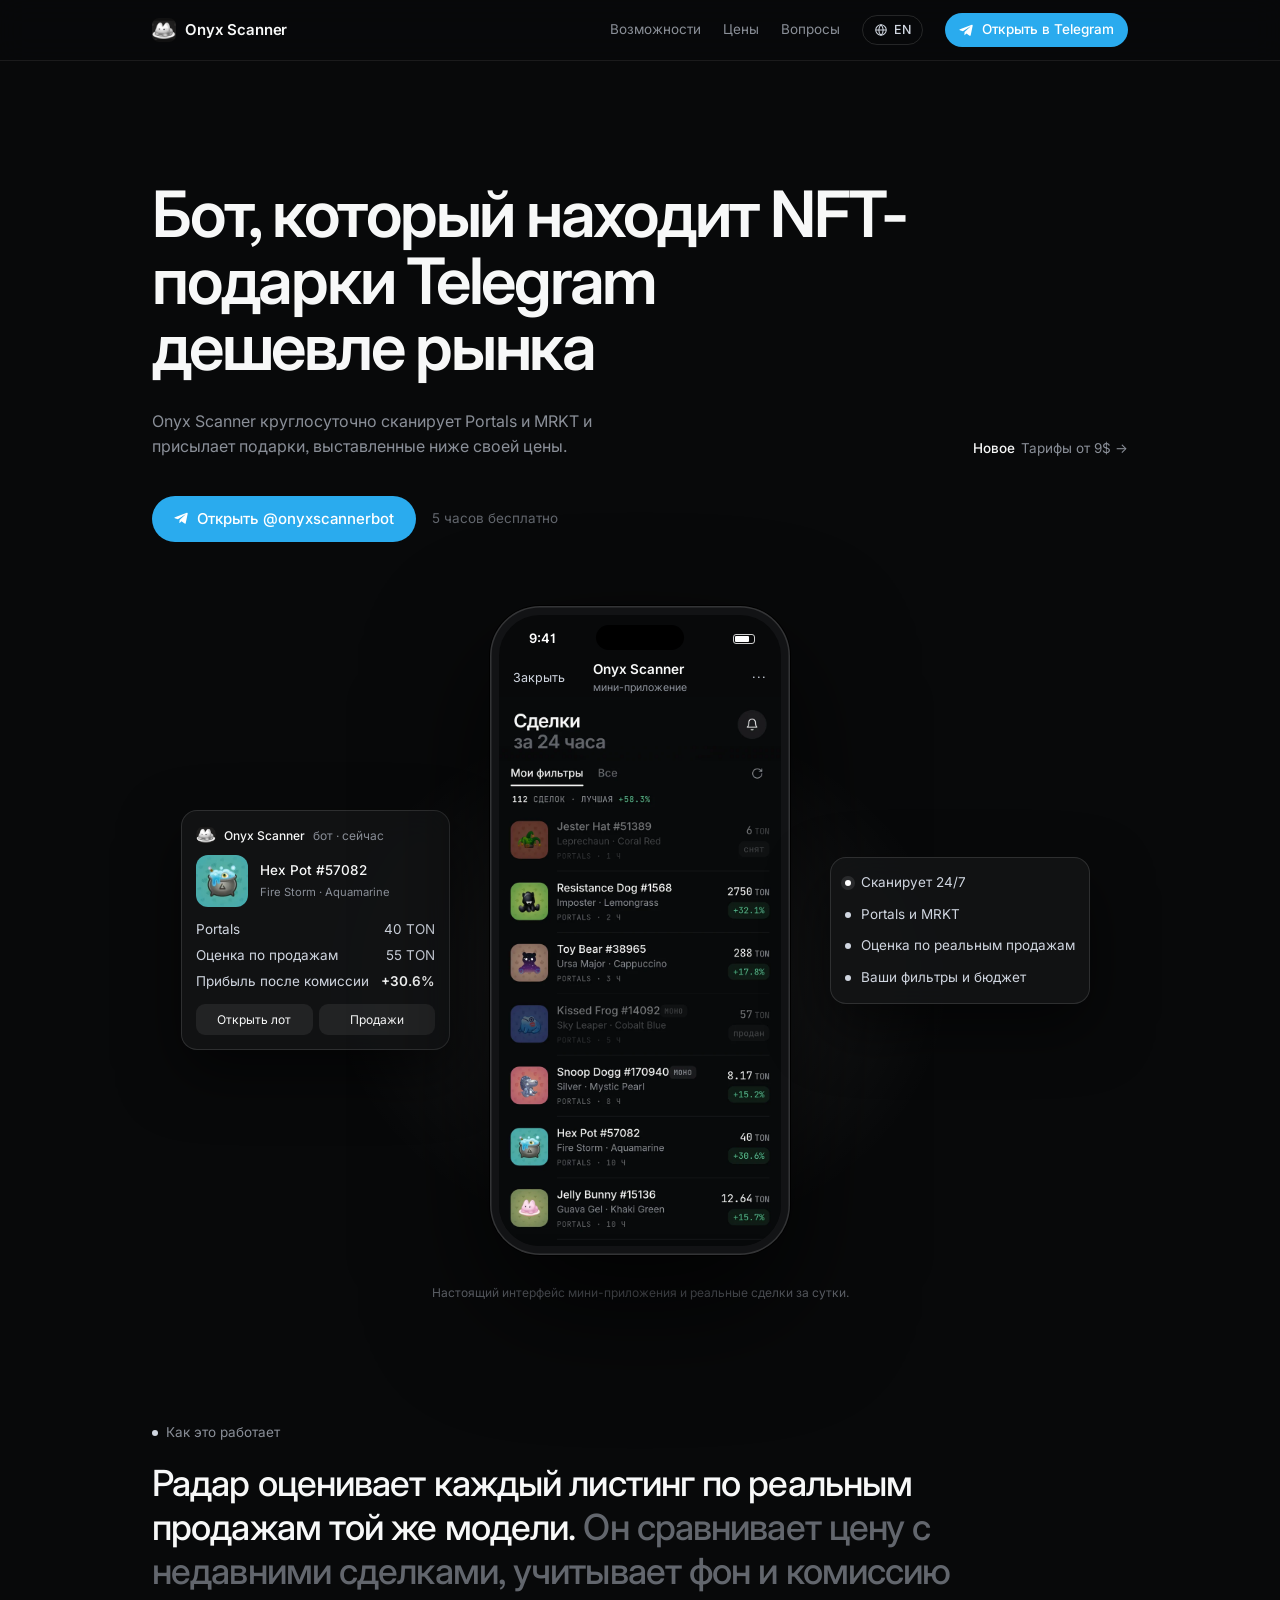
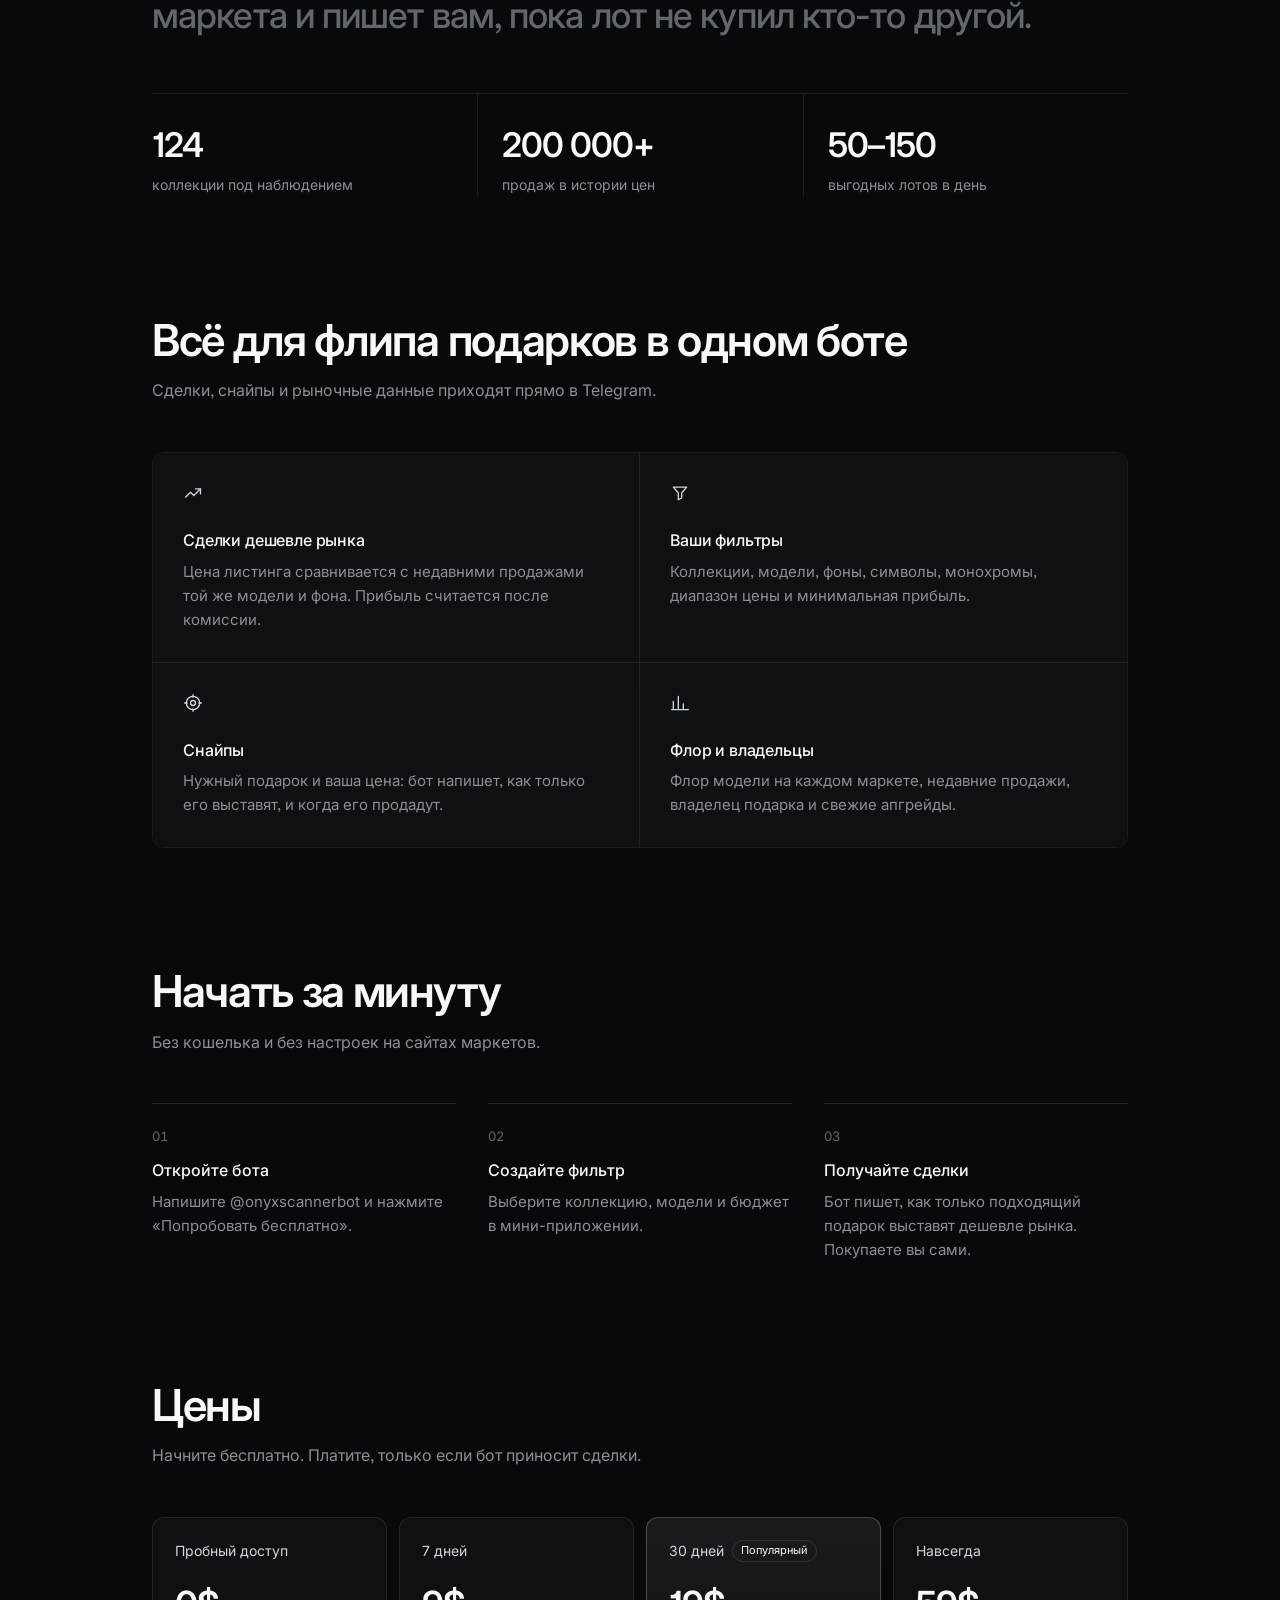
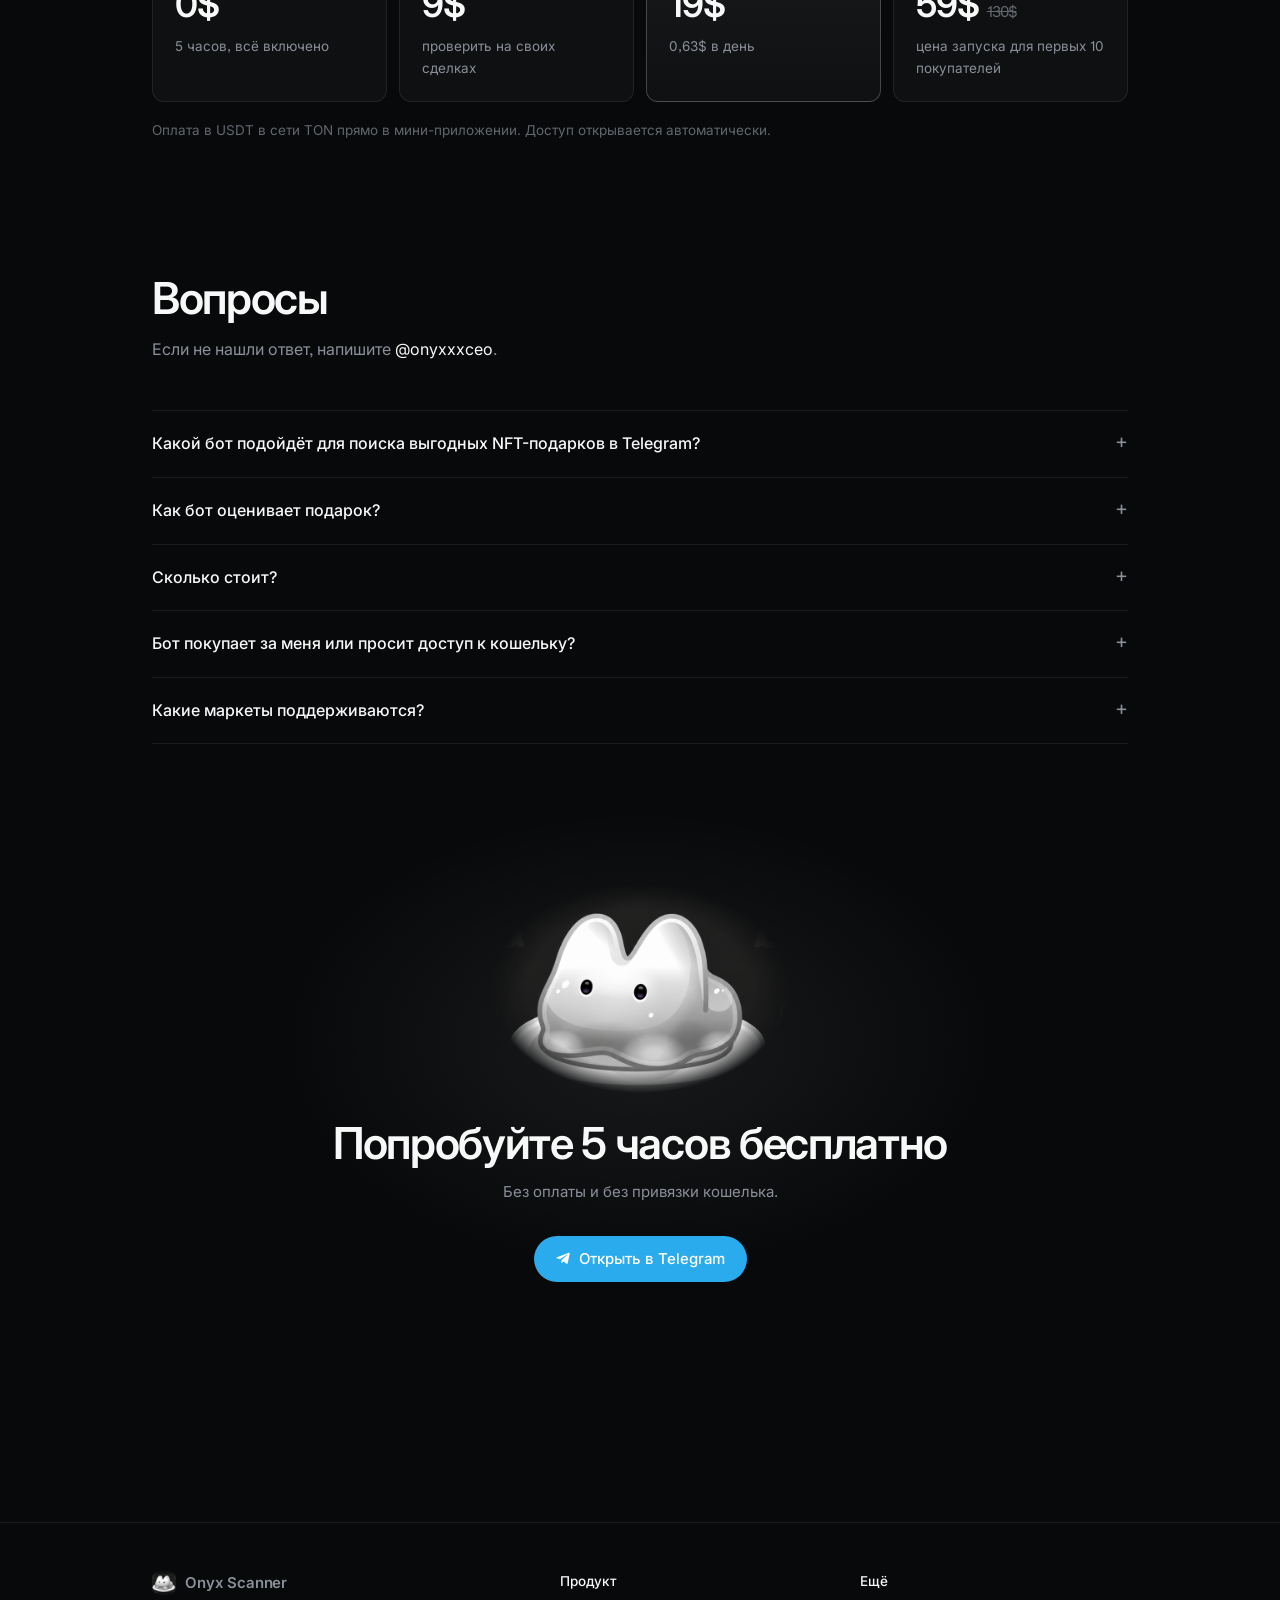
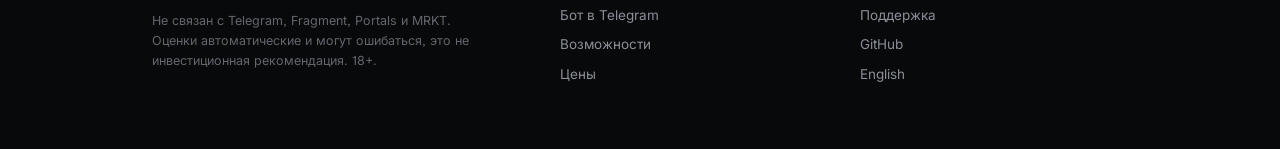
==== commit b4849bd8: "Remove em dashes" ====
--- a/index.html
+++ b/index.html
@@ -3,8 +3,8 @@
 <head>
 <meta charset="utf-8">
 <meta name="viewport" content="width=device-width, initial-scale=1">
-<title>Onyx Scanner — бот для поиска выгодных NFT-подарков Telegram (Portals, MRKT)</title>
-<meta name="description" content="Onyx Scanner — Telegram-бот и мини-приложение, которое сканирует маркеты NFT-подарков (Portals, MRKT) и присылает подарки, выставленные дешевле рынка. Фильтры по коллекции, модели, фону и бюджету, снайпы, флор и владельцы. 5 часов бесплатно.">
+<title>Onyx Scanner: бот для поиска выгодных NFT-подарков Telegram (Portals, MRKT)</title>
+<meta name="description" content="Onyx Scanner: Telegram-бот и мини-приложение, которое сканирует маркеты NFT-подарков (Portals, MRKT) и присылает подарки, выставленные дешевле рынка. Фильтры по коллекции, модели, фону и бюджету, снайпы, флор и владельцы. 5 часов бесплатно.">
 <meta name="keywords" content="бот для NFT подарков, NFT подарки Telegram, сканер подарков телеграм, флип подарков, перепродажа подарков Telegram, Portals, MRKT, флор подарков, снайпер подарков, Telegram gifts bot">
 <link rel="canonical" href="https://n3zer32.github.io/onyx-scanner/">
 <link rel="alternate" hreflang="ru" href="https://n3zer32.github.io/onyx-scanner/">
@@ -14,7 +14,7 @@
 <meta name="theme-color" content="#08090a">
 <meta property="og:type" content="website">
 <meta property="og:site_name" content="Onyx Scanner">
-<meta property="og:title" content="Onyx Scanner — бот для поиска выгодных NFT-подарков Telegram">
+<meta property="og:title" content="Onyx Scanner: бот для поиска выгодных NFT-подарков Telegram">
 <meta property="og:description" content="Сканирует Portals и MRKT и присылает подарки, выставленные дешевле рынка. 5 часов бесплатно.">
 <meta property="og:url" content="https://n3zer32.github.io/onyx-scanner/">
 <meta property="og:image" content="https://n3zer32.github.io/onyx-scanner/og.png">
@@ -22,7 +22,7 @@
 <meta property="og:image:height" content="630">
 <meta property="og:locale" content="ru_RU">
 <meta name="twitter:card" content="summary_large_image">
-<meta name="twitter:title" content="Onyx Scanner — бот для поиска выгодных NFT-подарков Telegram">
+<meta name="twitter:title" content="Onyx Scanner: бот для поиска выгодных NFT-подарков Telegram">
 <meta name="twitter:description" content="Сканирует Portals и MRKT и присылает подарки, выставленные дешевле рынка. 5 часов бесплатно.">
 <meta name="twitter:image" content="https://n3zer32.github.io/onyx-scanner/og.png">
 <link rel="icon" type="image/png" sizes="32x32" href="assets/favicon-32.png">
